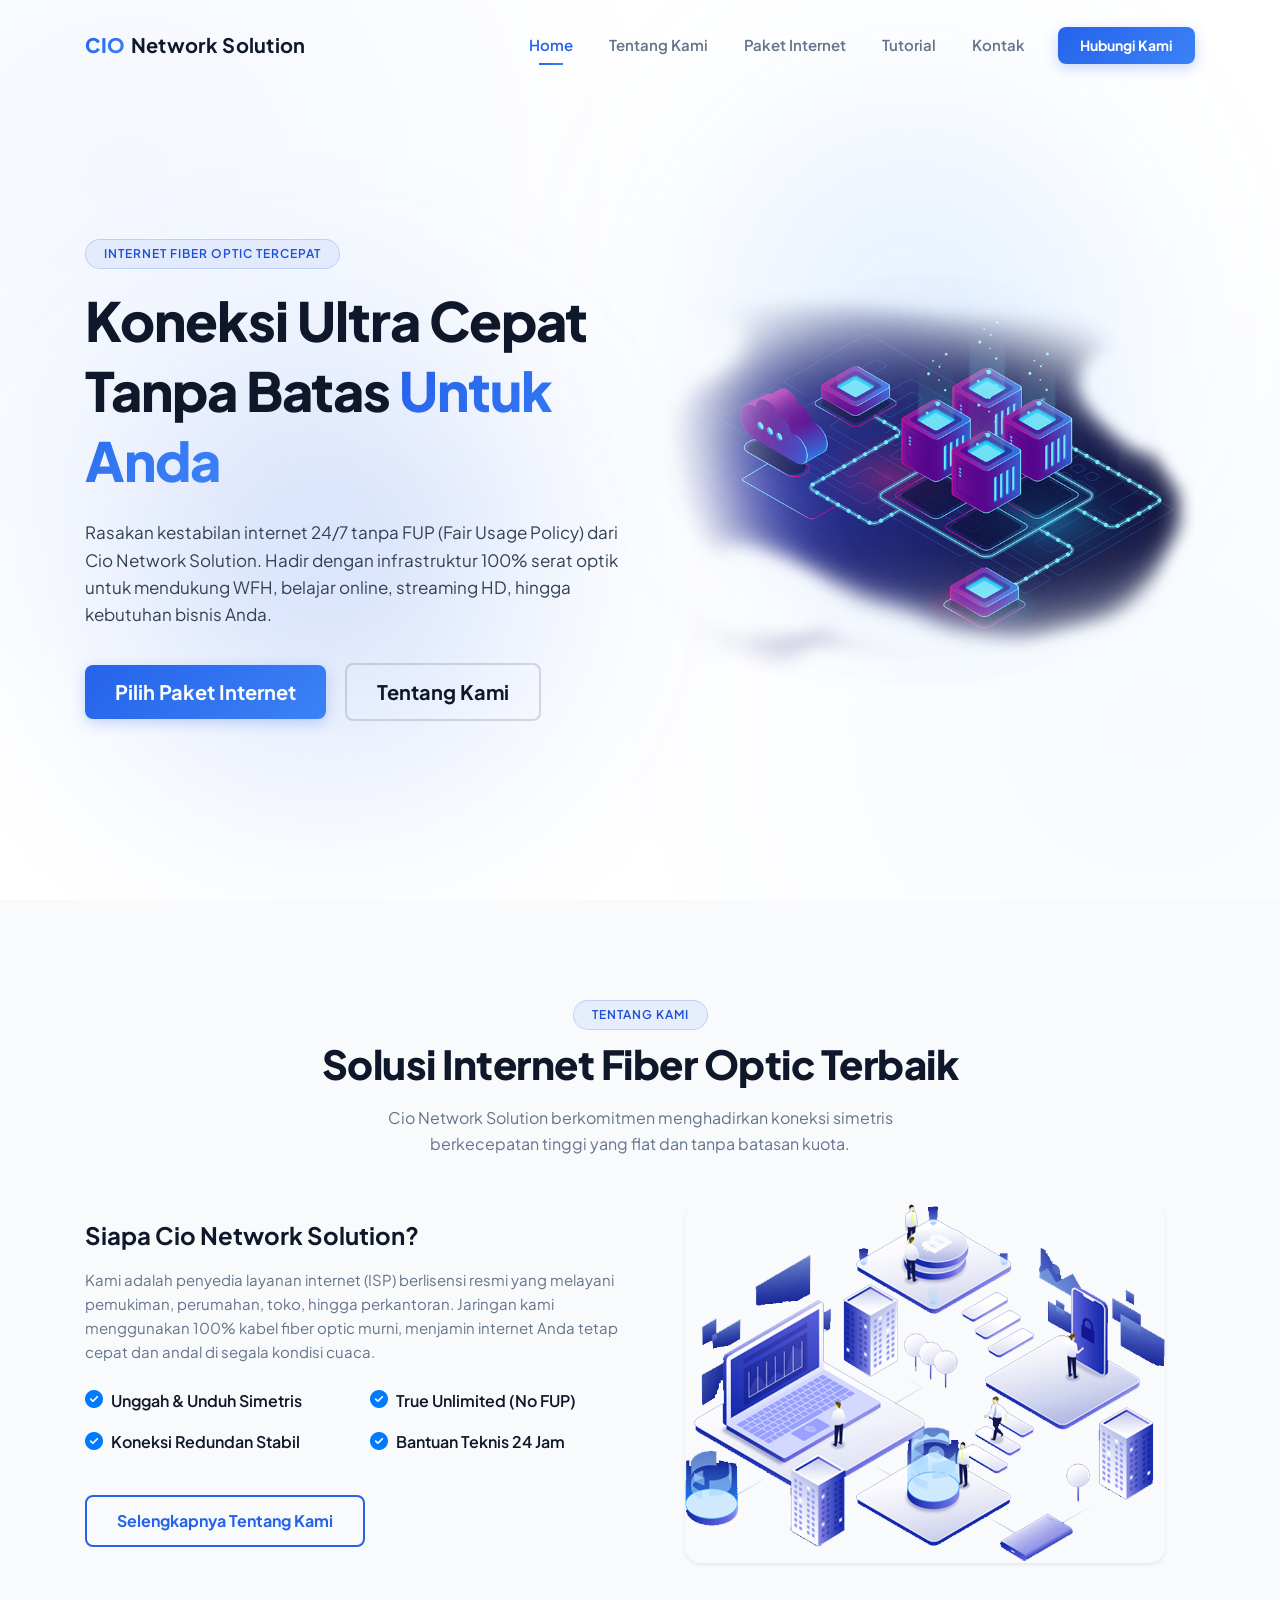
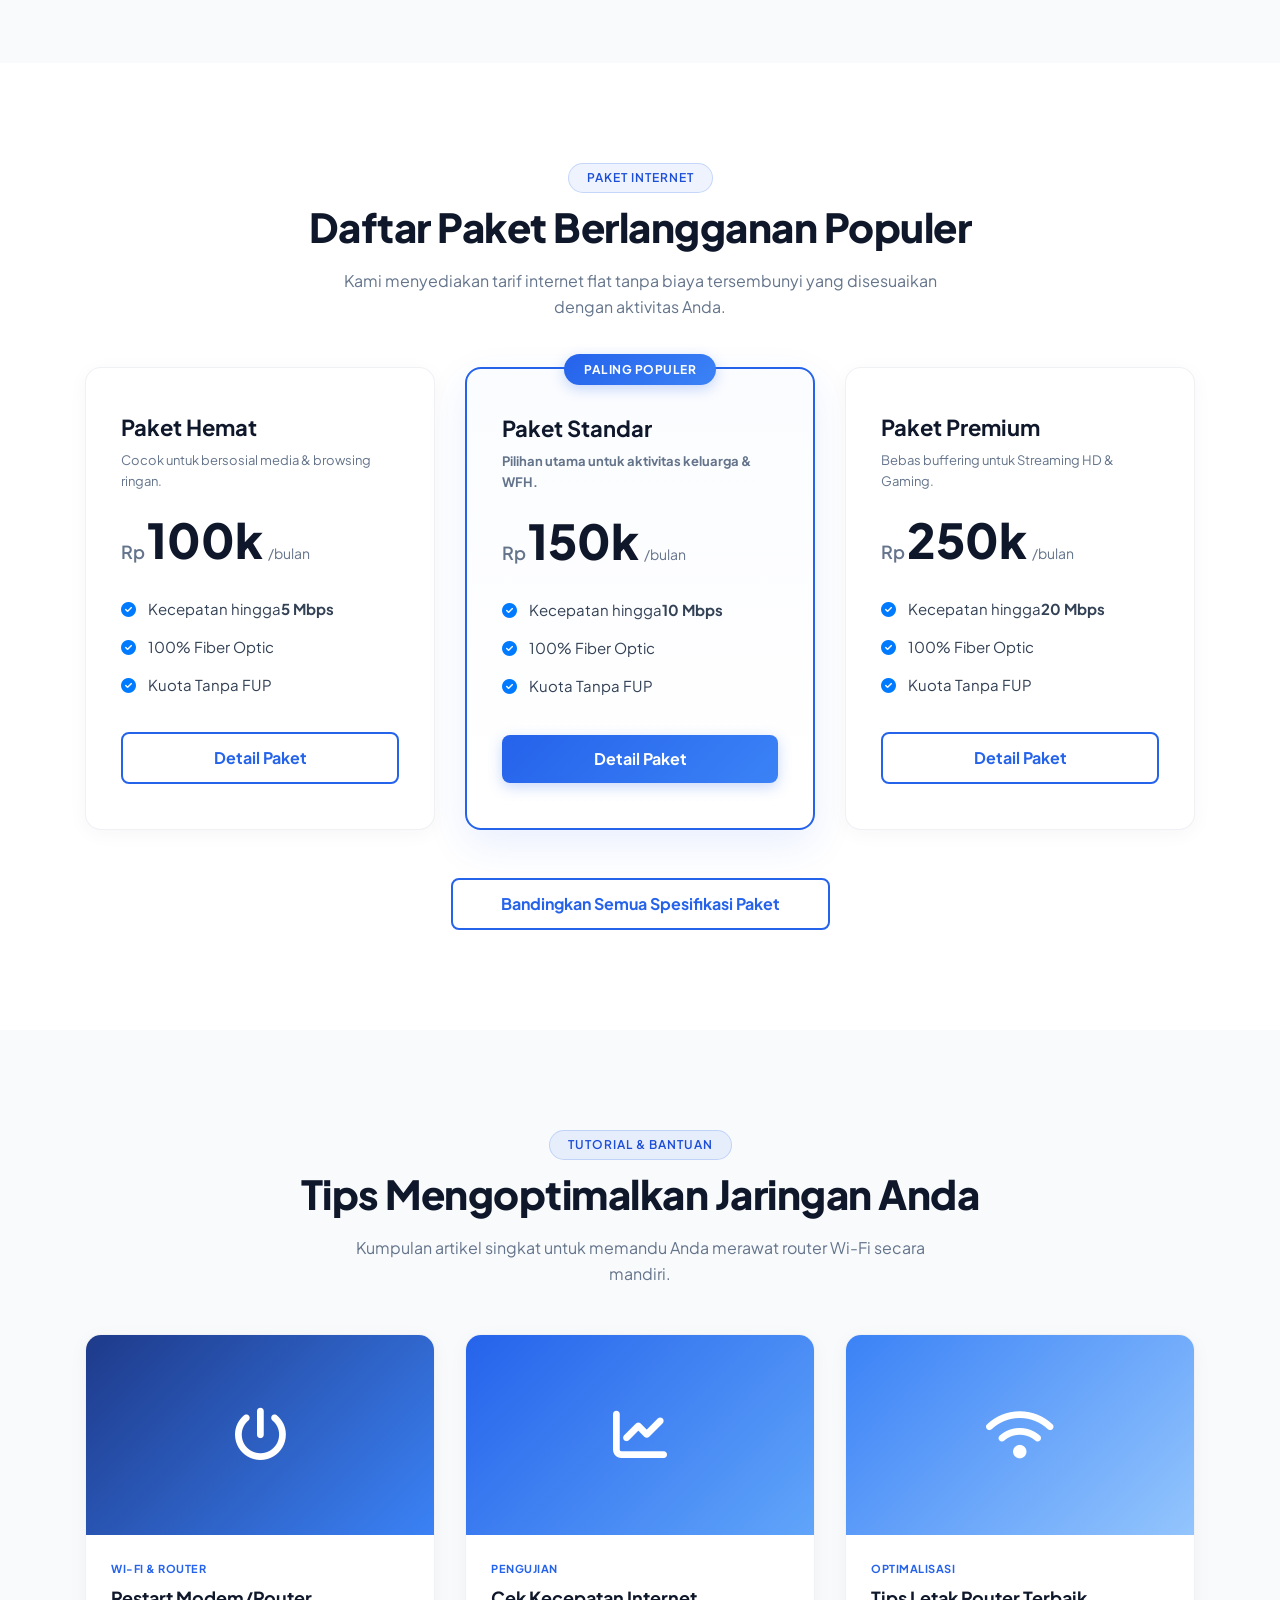
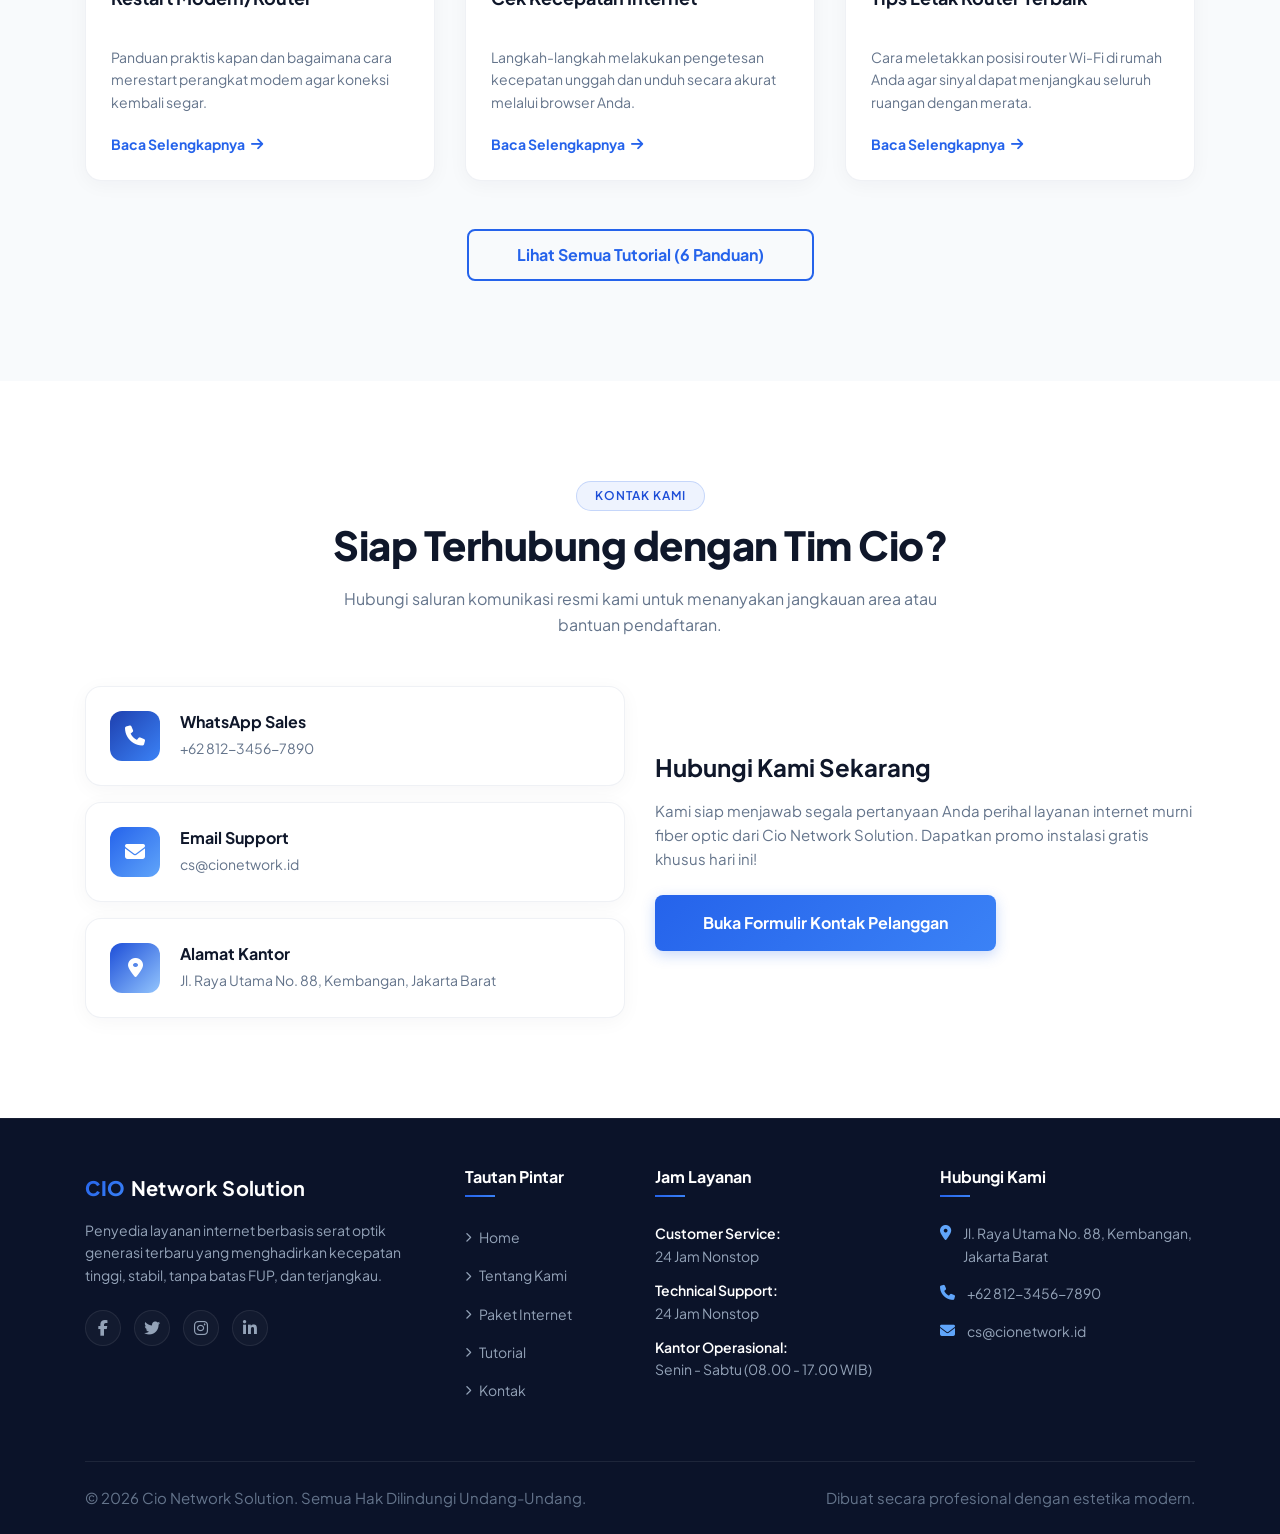
==== index.html @ 8110c76e "Push" ====
<!DOCTYPE html>
<html lang="id">

<head>
   <!-- Meta Tags -->
   <meta charset="utf-8">
   <meta http-equiv="X-UA-Compatible" content="IE=edge">
   <meta name="viewport" content="width=device-width, initial-scale=1">
   <title>Cio Network Solution - Internet Fiber Optic Ultra Cepat & Tanpa FUP</title>
   <meta name="keywords"
      content="isp, cio network solution, internet cepat, fiber optic, internet murah, internet unlimited, wifi rumah, wifi kantor">
   <meta name="description"
      content="Selamat datang di Cio Network Solution. Temukan layanan internet fiber optic cepat dan unlimited tanpa FUP untuk menunjang aktivitas Anda.">

   <!-- Bootstrap CSS -->
   <link rel="stylesheet" type="text/css" href="css/bootstrap.min.css">
   <!-- Font Awesome -->
   <link rel="stylesheet" href="https://cdnjs.cloudflare.com/ajax/libs/font-awesome/6.4.0/css/all.min.css">
   <!-- Google Fonts - Plus Jakarta Sans -->
   <link rel="preconnect" href="https://fonts.googleapis.com">
   <link rel="preconnect" href="https://fonts.gstatic.com" crossorigin>
   <link href="https://fonts.googleapis.com/css2?family=Plus+Jakarta+Sans:wght@300;400;500;600;700;800&display=swap"
      rel="stylesheet">
   <!-- Style CSS -->
   <link rel="stylesheet" type="text/css" href="css/style.css">
   <!-- Responsive CSS -->
   <link rel="stylesheet" href="css/responsive.css">
   <!-- Favicon -->
   <link rel="icon" href="images/fevicon.png" type="image/gif" />
</head>

<body>
   <!-- Modern Navbar -->
   <nav class="navbar navbar-expand-lg fixed-top modern-navbar">
      <div class="container">
         <a class="navbar-brand" href="index.html">
            <span class="logo-cio">CIO</span><span class="logo-net"> Network Solution</span>
         </a>
         <button class="navbar-toggler" type="button" data-toggle="collapse" data-target="#navbarNav"
            aria-controls="navbarNav" aria-expanded="false" aria-label="Toggle navigation">
            <span class="navbar-toggler-icon-custom">
               <span></span>
               <span></span>
               <span></span>
            </span>
         </button>
         <div class="collapse navbar-collapse" id="navbarNav">
            <ul class="navbar-nav ml-auto">
               <li class="nav-item">
                  <a class="nav-link active" href="index.html">Home</a>
               </li>
               <li class="nav-item">
                  <a class="nav-link" href="tentang-kami.html">Tentang Kami</a>
               </li>
               <li class="nav-item">
                  <a class="nav-link" href="paket-internet.html">Paket Internet</a>
               </li>
               <li class="nav-item">
                  <a class="nav-link" href="tutorial.html">Tutorial</a>
               </li>
               <li class="nav-item">
                  <a class="nav-link" href="kontak.html">Kontak</a>
               </li>
            </ul>
            <div class="nav-cta">
               <a href="kontak.html" class="btn btn-gradient-glow nav-btn">Hubungi Kami</a>
            </div>
         </div>
      </div>
   </nav>

   <!-- Home (Hero) Section -->
   <section id="home" class="hero-section">
      <div class="hero-shapes">
         <div class="shape-glow glow-1"></div>
         <div class="shape-glow glow-2"></div>
      </div>
      <div class="container">
         <div class="row align-items-center">
            <div class="col-lg-6 hero-content">
               <span class="badge badge-indigo animate-pulse mb-3">Internet Fiber Optic Tercepat</span>
               <h1 class="hero-title">Koneksi Ultra Cepat <br>Tanpa Batas <span>Untuk Anda</span></h1>
               <p class="hero-desc">Rasakan kestabilan internet 24/7 tanpa FUP (Fair Usage Policy) dari Cio Network
                  Solution. Hadir dengan infrastruktur 100% serat optik untuk mendukung WFH, belajar online, streaming
                  HD, hingga kebutuhan bisnis Anda.</p>
               <div class="hero-buttons">
                  <a href="paket-internet.html" class="btn btn-gradient-glow btn-lg mr-3">Pilih Paket Internet</a>
                  <a href="tentang-kami.html" class="btn btn-outline-light btn-lg">Tentang Kami</a>
               </div>

            </div>
            <div class="col-lg-6 hero-visual text-center mt-5 mt-lg-0">
               <div class="visual-wrapper">
                  <div class="glowing-ring"></div>
                  <img src="images/banner-img.png" alt="Cio Network Solution" class="img-fluid floating-animation">
               </div>
            </div>
         </div>
      </div>
   </section>

   <!-- 1. Tentang Kami (Ringkasan) -->
   <section class="about-section layout_padding">
      <div class="container">
         <div class="section-header text-center mb-5">
            <span class="badge badge-indigo mb-2">Tentang Kami</span>
            <h2 class="section-title">Solusi Internet Fiber Optic Terbaik</h2>
            <p class="section-subtitle mx-auto">Cio Network Solution berkomitmen menghadirkan koneksi simetris
               berkecepatan tinggi yang flat dan tanpa batasan kuota.</p>
         </div>
         <div class="row align-items-center">
            <div class="col-lg-6 mb-4 mb-lg-0">
               <h3 class="feature-title mb-3" style="font-size: 24px;">Siapa Cio Network Solution?</h3>
               <p class="mb-4">Kami adalah penyedia layanan internet (ISP) berlisensi resmi yang melayani pemukiman,
                  perumahan, toko, hingga perkantoran. Jaringan kami menggunakan 100% kabel fiber optic murni, menjamin
                  internet Anda tetap cepat dan andal di segala kondisi cuaca.</p>

               <div class="row mt-4">
                  <div class="col-sm-6 mb-3">
                     <div class="d-flex align-items-center">
                        <i class="fa-solid fa-circle-check text-primary mr-2" style="font-size: 18px;"></i>
                        <span style="font-weight: 600; color: var(--text-title);">Unggah & Unduh Simetris</span>
                     </div>
                  </div>
                  <div class="col-sm-6 mb-3">
                     <div class="d-flex align-items-center">
                        <i class="fa-solid fa-circle-check text-primary mr-2" style="font-size: 18px;"></i>
                        <span style="font-weight: 600; color: var(--text-title);">True Unlimited (No FUP)</span>
                     </div>
                  </div>
                  <div class="col-sm-6 mb-3">
                     <div class="d-flex align-items-center">
                        <i class="fa-solid fa-circle-check text-primary mr-2" style="font-size: 18px;"></i>
                        <span style="font-weight: 600; color: var(--text-title);">Koneksi Redundan Stabil</span>
                     </div>
                  </div>
                  <div class="col-sm-6 mb-3">
                     <div class="d-flex align-items-center">
                        <i class="fa-solid fa-circle-check text-primary mr-2" style="font-size: 18px;"></i>
                        <span style="font-weight: 600; color: var(--text-title);">Bantuan Teknis 24 Jam</span>
                     </div>
                  </div>
               </div>
               <div class="mt-4">
                  <a href="tentang-kami.html" class="btn btn-outline-indigo">Selengkapnya Tentang Kami</a>
               </div>
            </div>
            <div class="col-lg-6 text-center">
               <div class="visual-wrapper" style="max-width: 480px;">
                  <img src="images/hosting-img.png" alt="Infrastruktur Cio Network"
                     class="img-fluid rounded-lg shadow-sm" style="border-radius: 16px;">
               </div>
            </div>
         </div>
      </div>
   </section>

   <!-- 2. Paket Internet (Ringkasan) -->
   <section class="pricing-section layout_padding">
      <div class="container">
         <div class="section-header text-center mb-5">
            <span class="badge badge-indigo mb-2">Paket Internet</span>
            <h2 class="section-title">Daftar Paket Berlangganan Populer</h2>
            <p class="section-subtitle mx-auto">Kami menyediakan tarif internet flat tanpa biaya tersembunyi yang
               disesuaikan dengan aktivitas Anda.</p>
         </div>

         <div class="row justify-content-center align-items-stretch">
            <!-- Paket Hemat (5 Mbps) -->
            <div class="col-md-6 col-lg-4 mb-4">
               <div class="pricing-card glass-card">
                  <div class="pricing-header">
                     <h3 class="plan-name">Paket Hemat</h3>
                     <p class="plan-desc">Cocok untuk bersosial media & browsing ringan.</p>
                     <div class="price-wrapper">
                        <span class="currency">Rp</span>
                        <span class="price-value">100k</span>
                        <span class="period">/bulan</span>
                     </div>
                  </div>
                  <div class="pricing-body">
                     <ul class="plan-features">
                        <li><i class="fa-solid fa-circle-check text-primary"></i> Kecepatan hingga <b>5 Mbps</b></li>
                        <li><i class="fa-solid fa-circle-check text-primary"></i> 100% Fiber Optic</li>
                        <li><i class="fa-solid fa-circle-check text-primary"></i> Kuota Tanpa FUP</li>
                     </ul>
                  </div>
                  <div class="pricing-footer text-center">
                     <a href="paket-internet.html" class="btn btn-outline-indigo w-100">Detail Paket</a>
                  </div>
               </div>
            </div>

            <!-- Paket Standar (10 Mbps) -->
            <div class="col-md-6 col-lg-4 mb-4">
               <div class="pricing-card glass-card featured">
                  <span class="card-badge">Paling Populer</span>
                  <div class="pricing-header">
                     <h3 class="plan-name">Paket Standar</h3>
                     <p class="plan-desc font-weight-bold">Pilihan utama untuk aktivitas keluarga & WFH.</p>
                     <div class="price-wrapper">
                        <span class="currency">Rp</span>
                        <span class="price-value">150k</span>
                        <span class="period">/bulan</span>
                     </div>
                  </div>
                  <div class="pricing-body">
                     <ul class="plan-features">
                        <li><i class="fa-solid fa-circle-check text-primary"></i> Kecepatan hingga <b>10 Mbps</b></li>
                        <li><i class="fa-solid fa-circle-check text-primary"></i> 100% Fiber Optic</li>
                        <li><i class="fa-solid fa-circle-check text-primary"></i> Kuota Tanpa FUP</li>
                     </ul>
                  </div>
                  <div class="pricing-footer text-center">
                     <a href="paket-internet.html" class="btn btn-gradient-glow w-100">Detail Paket</a>
                  </div>
               </div>
            </div>

            <!-- Paket Premium (20 Mbps) -->
            <div class="col-md-6 col-lg-4 mb-4">
               <div class="pricing-card glass-card">
                  <div class="pricing-header">
                     <h3 class="plan-name">Paket Premium</h3>
                     <p class="plan-desc">Bebas buffering untuk Streaming HD & Gaming.</p>
                     <div class="price-wrapper">
                        <span class="currency">Rp</span>
                        <span class="price-value">250k</span>
                        <span class="period">/bulan</span>
                     </div>
                  </div>
                  <div class="pricing-body">
                     <ul class="plan-features">
                        <li><i class="fa-solid fa-circle-check text-primary"></i> Kecepatan hingga <b>20 Mbps</b></li>
                        <li><i class="fa-solid fa-circle-check text-primary"></i> 100% Fiber Optic</li>
                        <li><i class="fa-solid fa-circle-check text-primary"></i> Kuota Tanpa FUP</li>
                     </ul>
                  </div>
                  <div class="pricing-footer text-center">
                     <a href="paket-internet.html" class="btn btn-outline-indigo w-100">Detail Paket</a>
                  </div>
               </div>
            </div>
         </div>

         <div class="text-center mt-4">
            <a href="paket-internet.html" class="btn btn-outline-indigo px-5">Bandingkan Semua Spesifikasi Paket</a>
         </div>
      </div>
   </section>

   <!-- 3. List Tutorial (Ringkasan) -->
   <section class="about-section layout_padding">
      <div class="container">
         <div class="section-header text-center mb-5">
            <span class="badge badge-indigo mb-2">Tutorial & Bantuan</span>
            <h2 class="section-title">Tips Mengoptimalkan Jaringan Anda</h2>
            <p class="section-subtitle mx-auto">Kumpulan artikel singkat untuk memandu Anda merawat router Wi-Fi secara
               mandiri.</p>
         </div>
         <div class="row">
            <!-- Tutorial Card 1 -->
            <div class="col-md-4 mb-4 d-flex">
               <div class="tutorial-card glass-card flex-fill">
                  <div class="tutorial-image bg-gradient-blue-purple">
                     <i class="fa-solid fa-power-off"></i>
                  </div>
                  <div class="tutorial-content">
                     <span class="tutorial-category">Wi-Fi & Router</span>
                     <h3 class="tutorial-title">Restart Modem/Router</h3>
                     <p class="tutorial-text">Panduan praktis kapan dan bagaimana cara merestart perangkat modem agar
                        koneksi kembali segar.</p>
                     <a href="tutorial.html" class="tutorial-link">Baca Selengkapnya <i
                           class="fa-solid fa-arrow-right"></i></a>
                  </div>
               </div>
            </div>

            <!-- Tutorial Card 2 -->
            <div class="col-md-4 mb-4 d-flex">
               <div class="tutorial-card glass-card flex-fill">
                  <div class="tutorial-image bg-gradient-purple-pink">
                     <i class="fa-solid fa-chart-line"></i>
                  </div>
                  <div class="tutorial-content">
                     <span class="tutorial-category">Pengujian</span>
                     <h3 class="tutorial-title">Cek Kecepatan Internet</h3>
                     <p class="tutorial-text">Langkah-langkah melakukan pengetesan kecepatan unggah dan unduh secara
                        akurat melalui browser Anda.</p>
                     <a href="tutorial.html" class="tutorial-link">Baca Selengkapnya <i
                           class="fa-solid fa-arrow-right"></i></a>
                  </div>
               </div>
            </div>

            <!-- Tutorial Card 3 -->
            <div class="col-md-4 mb-4 d-flex">
               <div class="tutorial-card glass-card flex-fill">
                  <div class="tutorial-image bg-gradient-pink-orange">
                     <i class="fa-solid fa-wifi"></i>
                  </div>
                  <div class="tutorial-content">
                     <span class="tutorial-category">Optimalisasi</span>
                     <h3 class="tutorial-title">Tips Letak Router Terbaik</h3>
                     <p class="tutorial-text">Cara meletakkan posisi router Wi-Fi di rumah Anda agar sinyal dapat
                        menjangkau seluruh ruangan dengan merata.</p>
                     <a href="tutorial.html" class="tutorial-link">Baca Selengkapnya <i
                           class="fa-solid fa-arrow-right"></i></a>
                  </div>
               </div>
            </div>
         </div>

         <div class="text-center mt-4">
            <a href="tutorial.html" class="btn btn-outline-indigo px-5">Lihat Semua Tutorial (6 Panduan)</a>
         </div>
      </div>
   </section>

   <!-- 4. Kontak & Peta (Ringkasan) -->
   <section class="pricing-section layout_padding">
      <div class="container">
         <div class="section-header text-center mb-5">
            <span class="badge badge-indigo mb-2">Kontak Kami</span>
            <h2 class="section-title">Siap Terhubung dengan Tim Cio?</h2>
            <p class="section-subtitle mx-auto">Hubungi saluran komunikasi resmi kami untuk menanyakan jangkauan area
               atau bantuan pendaftaran.</p>
         </div>

         <div class="row align-items-center">
            <div class="col-lg-6 mb-4 mb-lg-0">
               <div class="info-box glass-card mb-3">
                  <div class="info-icon bg-gradient-blue">
                     <i class="fa-solid fa-phone"></i>
                  </div>
                  <div class="info-text">
                     <h4>WhatsApp Sales</h4>
                     <p><a href="https://wa.me/6281234567890" target="_blank">+62 812-3456-7890</a></p>
                  </div>
               </div>
               <div class="info-box glass-card mb-3">
                  <div class="info-icon bg-gradient-purple">
                     <i class="fa-solid fa-envelope"></i>
                  </div>
                  <div class="info-text">
                     <h4>Email Support</h4>
                     <p><a href="mailto:cs@cionetwork.id">cs@cionetwork.id</a></p>
                  </div>
               </div>
               <div class="info-box glass-card">
                  <div class="info-icon bg-gradient-pink">
                     <i class="fa-solid fa-location-dot"></i>
                  </div>
                  <div class="info-text">
                     <h4>Alamat Kantor</h4>
                     <p>Jl. Raya Utama No. 88, Kembangan, Jakarta Barat</p>
                  </div>
               </div>
            </div>
            <div class="col-lg-6 text-center text-lg-left">
               <h3 class="feature-title mb-3" style="font-size: 24px;">Hubungi Kami Sekarang</h3>
               <p class="mb-4">Kami siap menjawab segala pertanyaan Anda perihal layanan internet murni fiber optic dari
                  Cio Network Solution. Dapatkan promo instalasi gratis khusus hari ini!</p>
               <a href="kontak.html" class="btn btn-gradient-glow px-5 py-3">Buka Formulir Kontak Pelanggan</a>
            </div>
         </div>
      </div>
   </section>

   <!-- Footer Section -->
   <footer class="footer-section">
      <div class="container">
         <div class="row py-5">
            <div class="col-lg-4 mb-4 mb-lg-0">
               <h3 class="footer-brand"><span class="logo-cio">CIO</span><span class="logo-net"> Network Solution</span></h3>
               <p class="footer-desc mt-3">Penyedia layanan internet berbasis serat optik generasi terbaru yang
                  menghadirkan kecepatan tinggi, stabil, tanpa batas FUP, dan terjangkau.</p>
               <div class="footer-social mt-4">
                  <a href="#"><i class="fa-brands fa-facebook-f"></i></a>
                  <a href="#"><i class="fa-brands fa-twitter"></i></a>
                  <a href="#"><i class="fa-brands fa-instagram"></i></a>
                  <a href="#"><i class="fa-brands fa-linkedin-in"></i></a>
               </div>
            </div>
            <div class="col-lg-2 col-md-4 mb-4 mb-md-0">
               <h4 class="footer-title">Tautan Pintar</h4>
               <ul class="footer-links">
                  <li><a href="index.html"><i class="fa-solid fa-chevron-right"></i> Home</a></li>
                  <li><a href="tentang-kami.html"><i class="fa-solid fa-chevron-right"></i> Tentang Kami</a></li>
                  <li><a href="paket-internet.html"><i class="fa-solid fa-chevron-right"></i> Paket Internet</a></li>
                  <li><a href="tutorial.html"><i class="fa-solid fa-chevron-right"></i> Tutorial</a></li>
                  <li><a href="kontak.html"><i class="fa-solid fa-chevron-right"></i> Kontak</a></li>
               </ul>
            </div>
            <div class="col-lg-3 col-md-4 mb-4 mb-md-0">
               <h4 class="footer-title">Jam Layanan</h4>
               <ul class="footer-hours">
                  <li><span>Customer Service:</span> 24 Jam Nonstop</li>
                  <li><span>Technical Support:</span> 24 Jam Nonstop</li>
                  <li><span>Kantor Operasional:</span> Senin - Sabtu (08.00 - 17.00 WIB)</li>
               </ul>
            </div>
            <div class="col-lg-3 col-md-4">
               <h4 class="footer-title">Hubungi Kami</h4>
               <ul class="footer-contact">
                  <li><i class="fa-solid fa-location-dot"></i> Jl. Raya Utama No. 88, Kembangan, Jakarta Barat</li>
                  <li><i class="fa-solid fa-phone"></i> +62 812-3456-7890</li>
                  <li><i class="fa-solid fa-envelope"></i> cs@cionetwork.id</li>
               </ul>
            </div>
         </div>

         <hr class="footer-divider">

         <div class="row py-4 align-items-center">
            <div class="col-md-6 text-center text-md-left">
               <p class="copyright-text mb-0">&copy; 2026 Cio Network Solution. Semua Hak Dilindungi Undang-Undang.</p>
            </div>
            <div class="col-md-6 text-center text-md-right mt-3 mt-md-0">
               <p class="theme-author mb-0">Dibuat secara profesional dengan estetika modern.</p>
            </div>
         </div>
      </div>
   </footer>

   <!-- Back to Top Button -->
   <div id="back-to-top" class="back-to-top-btn">
      <i class="fa-solid fa-arrow-up"></i>
   </div>

   <!-- Javascript files-->
   <script src="js/jquery.min.js"></script>
   <script src="js/popper.min.js"></script>
   <script src="js/bootstrap.bundle.min.js"></script>
   <script src="js/jquery-3.0.0.min.js"></script>
   <script src="js/jquery.validate.js"></script>

   <!-- Navbar state & back to top actions -->
   <script>
      $(document).ready(function () {
         $(window).on('scroll', function () {
            if ($(window).scrollTop() > 50) {
               $('.modern-navbar').addClass('navbar-scrolled');
            } else {
               $('.modern-navbar').removeClass('navbar-scrolled');
            }

            // Back to top button visibility
            if ($(window).scrollTop() > 300) {
               $('#back-to-top').addClass('visible');
            } else {
               $('#back-to-top').removeClass('visible');
            }
         });

         // Back to top click action
         $('#back-to-top').on('click', function () {
            $('html, body').animate({
               scrollTop: 0
            }, 800);
         });

         // Mobile nav toggle customization
         $('.navbar-toggler').on('click', function () {
            $(this).toggleClass('open');
         });
      });
   </script>
</body>

</html>
---- css/style.css ----
/*--------------------------------------------------------------------- 
File Name: style.css 
---------------------------------------------------------------------*/

@import url('https://fonts.googleapis.com/css2?family=Plus+Jakarta+Sans:wght@300;400;500;600;700;800&display=swap');

:root {
   --bg-primary: #ffffff;
   --bg-secondary: #f8fafc;
   --bg-card: #ffffff;
   --bg-card-hover: #ffffff;
   --border-card: rgba(148, 163, 184, 0.15);
   --border-card-hover: rgba(37, 99, 235, 0.25);
   --accent-blue: #2563eb;
   --accent-purple: #3b82f6;
   --accent-pink: #60a5fa;
   --accent-orange: #0284c7;
   --accent-green: #10b981;
   
   --gradient-primary: linear-gradient(135deg, #2563eb 0%, #3b82f6 100%);
   --gradient-secondary: linear-gradient(135deg, #1d4ed8 0%, #2563eb 100%);
   --gradient-accent: linear-gradient(135deg, #3b82f6 0%, #60a5fa 100%);
   --gradient-dark: linear-gradient(180deg, #ffffff 0%, #f8fafc 100%);
   
   --text-title: #0f172a;
   --text-main: #334155;
   --text-muted: #64748b;
   --text-white: #ffffff;
   
   --shadow-card: 0 4px 20px rgba(15, 23, 42, 0.04);
   --shadow-card-hover: 0 10px 30px rgba(37, 99, 235, 0.08);
   --shadow-glow-blue: 0 4px 14px rgba(37, 99, 235, 0.25);
   --shadow-glow-purple: 0 4px 14px rgba(59, 130, 246, 0.25);
   
   --transition-smooth: all 0.4s cubic-bezier(0.16, 1, 0.3, 1);
}

/* Skeleton & Base */
* {
   box-sizing: border-box !important;
   margin: 0;
   padding: 0;
   transition: ease all 0.3s;
}

html {
   scroll-behavior: smooth;
   overflow-x: hidden;
}

body {
   background-color: var(--bg-primary);
   color: var(--text-main);
   font-family: 'Plus Jakarta Sans', sans-serif;
   line-height: 1.6;
   font-weight: 400;
   overflow-x: hidden;
}

a {
   color: var(--accent-blue);
   text-decoration: none !important;
   outline: none !important;
   transition: var(--transition-smooth);
}
a:hover {
   color: var(--accent-orange);
}

h1, h2, h3, h4, h5, h6 {
   color: var(--text-title);
   font-weight: 700;
   line-height: 1.3;
   position: relative;
   margin: 0;
}

p {
   font-weight: 400;
   font-size: 15px;
   color: var(--text-muted);
}

img {
   max-width: 100%;
   height: auto;
}

button:focus {
   outline: none;
}

ul, li, ol {
   list-style: none;
   margin: 0;
   padding: 0;
}

.layout_padding {
   padding-top: 100px;
   padding-bottom: 100px;
}

/* Section Alternate backgrounds */
section:nth-of-type(even), 
section.about-section,
section.contact-section {
   background-color: var(--bg-secondary);
}

/* Badges */
.badge-indigo {
   background: rgba(37, 99, 235, 0.08);
   color: #1d4ed8;
   border: 1px solid rgba(37, 99, 235, 0.2);
   padding: 8px 18px;
   font-size: 12px;
   font-weight: 600;
   border-radius: 50px;
   display: inline-block;
   text-transform: uppercase;
   letter-spacing: 1px;
}

/* Buttons */
.btn {
   font-weight: 700;
   padding: 12px 30px;
   border-radius: 8px;
   transition: var(--transition-smooth);
   position: relative;
   overflow: hidden;
   border: none;
   cursor: pointer;
}

.btn-gradient-glow {
   background: var(--gradient-primary);
   color: var(--text-white) !important;
   box-shadow: var(--shadow-glow-blue);
   z-index: 1;
}
.btn-gradient-glow::before {
   content: '';
   position: absolute;
   top: 0;
   left: 0;
   width: 100%;
   height: 100%;
   background: linear-gradient(135deg, #1d4ed8 0%, #2563eb 100%);
   opacity: 0;
   transition: var(--transition-smooth);
   z-index: -1;
}
.btn-gradient-glow:hover::before {
   opacity: 1;
}
.btn-gradient-glow:hover {
   box-shadow: var(--shadow-glow-purple);
   transform: translateY(-2px);
}

.btn-outline-light {
   border: 2px solid rgba(15, 23, 42, 0.15) !important;
   color: var(--text-title) !important;
   background: transparent;
}
.btn-outline-light:hover {
   background: rgba(15, 23, 42, 0.04);
   border-color: var(--text-title) !important;
   transform: translateY(-2px);
}

.btn-outline-indigo {
   border: 2px solid var(--accent-blue) !important;
   color: var(--accent-blue) !important;
   background: transparent;
}
.btn-outline-indigo:hover {
   background: var(--gradient-primary);
   color: var(--text-white) !important;
   border-color: transparent !important;
   box-shadow: var(--shadow-glow-blue);
   transform: translateY(-2px);
}

/* Elegant Cards */
.glass-card {
   background: var(--bg-card);
   border: 1px solid var(--border-card);
   border-radius: 16px;
   box-shadow: var(--shadow-card);
   transition: var(--transition-smooth);
}
.glass-card:hover {
   background: var(--bg-card-hover);
   border-color: var(--border-card-hover);
   box-shadow: var(--shadow-card-hover);
   transform: translateY(-6px);
}

/* Modern Navbar */
.modern-navbar {
   background: transparent;
   padding: 24px 0;
   transition: var(--transition-smooth);
   z-index: 1000;
}
.navbar-scrolled {
   background: rgba(255, 255, 255, 0.85) !important;
   backdrop-filter: blur(16px);
   -webkit-backdrop-filter: blur(16px);
   border-bottom: 1px solid rgba(15, 23, 42, 0.05);
   padding: 12px 0;
   box-shadow: 0 10px 30px rgba(15, 23, 42, 0.04);
}

.logo-cio {
   font-weight: 800;
   font-size: 20px;
   letter-spacing: 0.5px;
   background: var(--gradient-primary);
   -webkit-background-clip: text;
   -webkit-text-fill-color: transparent;
}
.logo-net {
   font-weight: 700;
   font-size: 20px;
   letter-spacing: 0.3px;
   color: var(--text-title);
   margin-left: 1px;
}

/* Logo Image */
.navbar-logo {
   height: 42px;
   width: auto;
   object-fit: contain;
   display: block;
   /* Jika logo.png berwarna putih, tampilkan dengan filter warna gelap */
   filter: brightness(0) saturate(100%) invert(22%) sepia(98%) saturate(1200%) hue-rotate(210deg) brightness(95%) contrast(98%);
   transition: opacity 0.3s ease;
}
.navbar-logo:hover {
   opacity: 0.85;
}

/* Jika sudah scroll, logo tetap terlihat */
.navbar-scrolled .navbar-logo {
   filter: brightness(0) saturate(100%) invert(22%) sepia(98%) saturate(1200%) hue-rotate(210deg) brightness(95%) contrast(98%);
}

@media (max-width: 991px) {
   .navbar-logo {
      height: 36px;
   }
}

.modern-navbar .navbar-nav .nav-link {
   color: var(--text-muted);
   font-size: 15px;
   font-weight: 600;
   padding: 8px 18px !important;
   position: relative;
   transition: var(--transition-smooth);
   text-transform: capitalize;
}
.modern-navbar .navbar-nav .nav-link:hover,
.modern-navbar .navbar-nav .nav-link.active {
   color: var(--accent-blue);
}
.modern-navbar .navbar-nav .nav-link::after {
   content: '';
   position: absolute;
   bottom: 0;
   left: 50%;
   width: 0;
   height: 2px;
   background: var(--gradient-primary);
   transition: var(--transition-smooth);
   transform: translateX(-50%);
}
.modern-navbar .navbar-nav .nav-link:hover::after,
.modern-navbar .navbar-nav .nav-link.active::after {
   width: 24px;
}

.nav-cta {
   margin-left: 15px;
}
.nav-btn {
   padding: 8px 22px !important;
   font-size: 14px;
}

/* Hamburger Toggler */
.navbar-toggler {
   border: none;
   padding: 10px;
   outline: none !important;
   background: transparent !important;
}
.navbar-toggler-icon-custom {
   display: block;
   width: 24px;
   height: 18px;
   position: relative;
}
.navbar-toggler-icon-custom span {
   display: block;
   position: absolute;
   height: 2px;
   width: 100%;
   background: var(--text-title);
   border-radius: 9px;
   opacity: 1;
   left: 0;
   transform: rotate(0deg);
   transition: .25s ease-in-out;
}
.navbar-toggler-icon-custom span:nth-child(1) { top: 0px; }
.navbar-toggler-icon-custom span:nth-child(2) { top: 8px; }
.navbar-toggler-icon-custom span:nth-child(3) { top: 16px; }

.navbar-toggler.open span:nth-child(1) {
   top: 8px;
   transform: rotate(135deg);
}
.navbar-toggler.open span:nth-child(2) {
   opacity: 0;
   left: -60px;
}
.navbar-toggler.open span:nth-child(3) {
   top: 8px;
   transform: rotate(-135deg);
}

/* Hero Section */
.hero-section {
   min-height: 100vh;
   padding: 160px 0 100px 0;
   position: relative;
   display: flex;
   align-items: center;
   background: radial-gradient(circle at 10% 20%, rgba(37, 99, 235, 0.05) 0%, transparent 40%),
               radial-gradient(circle at 90% 80%, rgba(96, 165, 250, 0.05) 0%, transparent 40%);
}
.hero-shapes {
   position: absolute;
   top: 0;
   left: 0;
   width: 100%;
   height: 100%;
   overflow: hidden;
   z-index: 1;
   pointer-events: none;
}
.shape-glow {
   position: absolute;
   border-radius: 50%;
   filter: blur(120px);
   opacity: 0.2;
}
.glow-1 {
   top: 15%;
   right: 15%;
   width: 350px;
   height: 350px;
   background: var(--accent-pink);
}
.glow-2 {
   bottom: 15%;
   left: 10%;
   width: 400px;
   height: 400px;
   background: var(--accent-blue);
}

.hero-content {
   position: relative;
   z-index: 2;
}
.hero-title {
   font-size: 54px;
   font-weight: 800;
   margin-bottom: 24px;
   letter-spacing: -1px;
   color: var(--text-title);
}
.hero-title span {
   background: var(--gradient-primary);
   -webkit-background-clip: text;
   -webkit-text-fill-color: transparent;
}
.hero-desc {
   font-size: 17px;
   color: var(--text-main);
   margin-bottom: 35px;
   max-width: 540px;
}

.hero-stats .stat-number {
   font-size: 32px;
   font-weight: 800;
   background: var(--gradient-primary);
   -webkit-background-clip: text;
   -webkit-text-fill-color: transparent;
   margin-bottom: 5px;
}
.hero-stats .stat-label {
   font-size: 13px;
   color: var(--text-muted);
   text-transform: uppercase;
   letter-spacing: 0.5px;
   margin-bottom: 0;
}

.hero-visual {
   position: relative;
   z-index: 2;
}
.visual-wrapper {
   position: relative;
   display: inline-block;
}
.glowing-ring {
   position: absolute;
   top: 50%;
   left: 50%;
   transform: translate(-50%, -50%);
   width: 105%;
   height: 105%;
   border-radius: 50%;
   background: radial-gradient(circle, rgba(37, 99, 235, 0.08) 0%, transparent 70%);
   z-index: -1;
}

/* Floating Animation */
.floating-animation {
   animation: float 6s ease-in-out infinite;
}
@keyframes float {
   0% { transform: translateY(0px); }
   50% { transform: translateY(-15px); }
   100% { transform: translateY(0px); }
}

/* Animate Pulse */
.animate-pulse {
   animation: pulse 2s cubic-bezier(0.4, 0, 0.6, 1) infinite;
}
@keyframes pulse {
   0%, 100% { opacity: 1; }
   50% { opacity: .6; }
}

/* Section Header */
.section-header {
   position: relative;
   z-index: 2;
}
.section-title {
   font-size: 40px;
   font-weight: 800;
   letter-spacing: -0.5px;
   color: var(--text-title);
}
.section-subtitle {
   font-size: 16px;
   color: var(--text-muted);
   max-width: 600px;
   margin-top: 15px;
}

/* Tentang Kami (Features) */
.feature-card {
   padding: 40px 30px;
   height: 100%;
   display: flex;
   flex-direction: column;
   align-items: flex-start;
}
.feature-icon {
   width: 60px;
   height: 60px;
   border-radius: 14px;
   display: flex;
   align-items: center;
   justify-content: center;
   font-size: 24px;
   color: var(--text-white);
   margin-bottom: 25px;
}
.bg-gradient-blue { background: linear-gradient(135deg, #1e40af, #3b82f6); }
.bg-gradient-purple { background: linear-gradient(135deg, #2563eb, #60a5fa); }
.bg-gradient-pink { background: linear-gradient(135deg, #1d4ed8, #93c5fd); }
.bg-gradient-orange { background: linear-gradient(135deg, #0f172a, #3b82f6); }

.feature-title {
   font-size: 20px;
   font-weight: 700;
   margin-bottom: 12px;
   color: var(--text-title);
}
.feature-desc {
   font-size: 14px;
   color: var(--text-muted);
   margin-bottom: 0;
   line-height: 1.6;
}

/* Paket Internet (Pricing Cards) */
.pricing-card {
   padding: 45px 35px;
   height: 100%;
   display: flex;
   flex-direction: column;
   position: relative;
}
.pricing-card.featured {
   border: 2px solid var(--accent-blue);
   background: linear-gradient(180deg, rgba(37, 99, 235, 0.02) 0%, #ffffff 100%);
   box-shadow: 0 15px 40px rgba(37, 99, 235, 0.1);
}
.card-badge {
   position: absolute;
   top: -15px;
   left: 50%;
   transform: translateX(-50%);
   background: var(--gradient-primary);
   color: var(--text-white);
   padding: 6px 20px;
   font-size: 12px;
   font-weight: 700;
   border-radius: 50px;
   text-transform: uppercase;
   letter-spacing: 0.5px;
   box-shadow: var(--shadow-glow-blue);
}

.plan-name {
   font-size: 22px;
   font-weight: 700;
   margin-bottom: 8px;
   color: var(--text-title);
}
.plan-desc {
   font-size: 13px;
   color: var(--text-muted);
   margin-bottom: 25px;
   min-height: 40px;
}

.price-wrapper {
   display: flex;
   align-items: baseline;
   margin-bottom: 30px;
}
.currency {
   font-size: 18px;
   font-weight: 600;
   color: var(--text-muted);
   margin-right: 2px;
}
.price-value {
   font-size: 48px;
   font-weight: 800;
   color: var(--text-title);
   line-height: 1;
}
.period {
   font-size: 14px;
   color: var(--text-muted);
   margin-left: 5px;
}

.pricing-body {
   flex-grow: 1;
}
.plan-features {
   list-style: none;
   margin-bottom: 35px;
}
.plan-features li {
   font-size: 15px;
   color: var(--text-main);
   margin-bottom: 14px;
   display: flex;
   align-items: center;
}
.plan-features li i {
   color: var(--accent-blue);
   margin-right: 12px;
   font-size: 15px;
}

/* Tutorial Section */
.tutorial-card {
   overflow: hidden;
   display: flex;
   flex-direction: column;
   border-radius: 16px;
   height: 100%;
}
.tutorial-image {
   height: 200px;
   display: flex;
   align-items: center;
   justify-content: center;
   font-size: 54px;
   color: var(--text-white);
}
.bg-gradient-blue-purple { background: linear-gradient(135deg, #1e3a8a, #3b82f6); }
.bg-gradient-purple-pink { background: linear-gradient(135deg, #2563eb, #60a5fa); }
.bg-gradient-pink-orange { background: linear-gradient(135deg, #3b82f6, #93c5fd); }

.tutorial-content {
   padding: 25px;
   display: flex;
   flex-direction: column;
   flex-grow: 1;
}
.tutorial-category {
   font-size: 11px;
   font-weight: 700;
   text-transform: uppercase;
   letter-spacing: 0.5px;
   color: var(--accent-blue);
   margin-bottom: 8px;
}
.tutorial-title {
   font-size: 18px;
   font-weight: 700;
   margin-bottom: 12px;
   color: var(--text-title);
   min-height: 48px;
}
.tutorial-text {
   font-size: 14px;
   color: var(--text-muted);
   margin-bottom: 20px;
   flex-grow: 1;
}
.tutorial-link {
   font-size: 14px;
   font-weight: 700;
   display: inline-flex;
   align-items: center;
   color: var(--accent-blue);
}
.tutorial-link i {
   margin-left: 6px;
   transition: var(--transition-smooth);
}
.tutorial-link:hover i {
   transform: translateX(4px);
}

/* Kontak Section */
.contact-info-wrapper {
   position: relative;
   z-index: 2;
}
.info-box {
   padding: 24px;
   display: flex;
   align-items: center;
}
.info-icon {
   width: 50px;
   height: 50px;
   border-radius: 12px;
   display: flex;
   align-items: center;
   justify-content: center;
   font-size: 20px;
   color: var(--text-white);
   margin-right: 20px;
   flex-shrink: 0;
}
.info-text h4 {
   font-size: 16px;
   font-weight: 700;
   margin-bottom: 4px;
   color: var(--text-title);
}
.info-text p {
   margin: 0;
   font-size: 14px;
   color: var(--text-muted);
}
.info-text a {
   color: var(--text-muted);
}
.info-text a:hover {
   color: var(--accent-blue);
}

.contact-form-wrapper {
   padding: 40px;
   position: relative;
   z-index: 2;
}

.form-group label {
   color: var(--text-muted);
   font-size: 14px;
   font-weight: 600;
   margin-bottom: 8px;
   display: inline-block;
}

.form-control-custom {
   width: 100%;
   background: #ffffff;
   border: 1px solid rgba(15, 23, 42, 0.12);
   border-radius: 8px;
   padding: 12px 16px;
   color: var(--text-title);
   font-family: inherit;
   font-size: 15px;
   transition: var(--transition-smooth);
   outline: none;
}
.form-control-custom:focus {
   border-color: var(--accent-blue);
   background: #ffffff;
   box-shadow: 0 0 12px rgba(37, 99, 235, 0.15);
}
.text-area-custom {
   min-height: 120px;
   resize: vertical;
}

.checkbox-container {
   display: block;
   position: relative;
   padding-left: 28px;
   margin-bottom: 12px;
   cursor: pointer;
   font-size: 13px;
   color: var(--text-muted);
   user-select: none;
   line-height: 1.4;
}
.checkbox-container input {
   position: absolute;
   opacity: 0;
   cursor: pointer;
   height: 0;
   width: 0;
}
.checkmark {
   position: absolute;
   top: 2px;
   left: 0;
   height: 18px;
   width: 18px;
   background-color: #ffffff;
   border: 1px solid rgba(15, 23, 42, 0.15);
   border-radius: 4px;
   transition: var(--transition-smooth);
}
.checkbox-container:hover input ~ .checkmark {
   background-color: rgba(15, 23, 42, 0.04);
}
.checkbox-container input:checked ~ .checkmark {
   background-color: var(--accent-blue);
   border-color: transparent;
}
.checkmark:after {
   content: "";
   position: absolute;
   display: none;
}
.checkbox-container input:checked ~ .checkmark:after {
   display: block;
}
.checkbox-container .checkmark:after {
   left: 6px;
   top: 2px;
   width: 5px;
   height: 10px;
   border: solid white;
   border-width: 0 2px 2px 0;
   transform: rotate(45deg);
}

/* Errors on Validation */
div.help-block {
   color: #ef4444;
   font-size: 12px;
   margin-top: 5px;
   font-weight: 500;
}

/* Premium Dark Navy Footer for contrast and anchoring */
.footer-section {
   background: #0b1329;
   border-top: 1px solid rgba(255, 255, 255, 0.05);
   position: relative;
   z-index: 2;
}
.footer-brand .logo-net {
   color: var(--text-white);
}
.footer-desc {
   font-size: 14px;
   color: #94a3b8;
   line-height: 1.6;
}
.footer-social a {
   display: inline-flex;
   width: 36px;
   height: 36px;
   background: rgba(255, 255, 255, 0.03);
   border: 1px solid rgba(255, 255, 255, 0.08);
   border-radius: 50%;
   align-items: center;
   justify-content: center;
   color: #94a3b8;
   margin-right: 10px;
   transition: var(--transition-smooth);
}
.footer-social a:hover {
   background: var(--gradient-primary);
   color: var(--text-white);
   border-color: transparent;
   transform: translateY(-3px);
}

.footer-title {
   font-size: 16px;
   font-weight: 700;
   margin-bottom: 25px;
   position: relative;
   padding-bottom: 10px;
   color: var(--text-white);
}
.footer-title::after {
   content: '';
   position: absolute;
   bottom: 0;
   left: 0;
   width: 30px;
   height: 2px;
   background: var(--gradient-primary);
}

.footer-links {
   list-style: none;
}
.footer-links li {
   margin-bottom: 12px;
}
.footer-links li a {
   color: #94a3b8;
   font-size: 14px;
   display: inline-flex;
   align-items: center;
}
.footer-links li a i {
   font-size: 10px;
   margin-right: 8px;
   transition: var(--transition-smooth);
}
.footer-links li a:hover {
   color: var(--text-white);
}
.footer-links li a:hover i {
   transform: translateX(4px);
   color: var(--accent-pink);
}

.footer-hours, .footer-contact {
   list-style: none;
}
.footer-hours li {
   font-size: 14px;
   color: #94a3b8;
   margin-bottom: 12px;
}
.footer-hours li span {
   display: block;
   color: var(--text-white);
   font-weight: 600;
}

.footer-contact li {
   font-size: 14px;
   color: #94a3b8;
   margin-bottom: 15px;
   display: flex;
   align-items: flex-start;
}
.footer-contact li i {
   color: var(--accent-pink);
   margin-right: 12px;
   font-size: 15px;
   margin-top: 3px;
}

.footer-divider {
   border-color: rgba(255, 255, 255, 0.08);
   margin: 0;
}

/* Table Styles */
.table {
   color: var(--text-main);
   margin-bottom: 0;
   width: 100%;
}
.table th {
   color: var(--text-title);
   font-weight: 700;
   border-top: none;
   border-bottom: 2px solid var(--border-card) !important;
   padding: 15px;
}
.table td {
   border-top: 1px solid var(--border-card);
   vertical-align: middle;
   padding: 15px;
   color: var(--text-main);
}
.table-hover tbody tr:hover {
   background-color: rgba(37, 99, 235, 0.02);
}
.table .btn-sm {
   padding: 6px 16px;
   font-size: 13px;
}

/* Back to Top Button */
.back-to-top-btn {
   position: fixed;
   bottom: -50px;
   right: 30px;
   width: 46px;
   height: 46px;
   background: var(--gradient-primary);
   color: var(--text-white);
   border-radius: 50%;
   display: flex;
   align-items: center;
   justify-content: center;
   font-size: 18px;
   cursor: pointer;
   box-shadow: var(--shadow-glow-blue);
   z-index: 999;
   transition: var(--transition-smooth);
   opacity: 0;
}
.back-to-top-btn.visible {
   bottom: 30px;
   opacity: 1;
}
.back-to-top-btn:hover {
   transform: translateY(-5px);
   box-shadow: var(--shadow-glow-purple);
}

/* RESPONSIVE DESIGN - MEDIA QUERIES */

@media (max-width: 991px) {
   .layout_padding {
      padding-top: 70px;
      padding-bottom: 70px;
   }

   /* Tambah padding horizontal container di mobile */
   .container {
      padding-left: 20px;
      padding-right: 20px;
   }

   /* Navbar lebih lega */
   .modern-navbar .container {
      padding-left: 16px;
      padding-right: 16px;
   }
   
   .modern-navbar {
      background: rgba(255, 255, 255, 0.97) !important;
      backdrop-filter: blur(16px);
      -webkit-backdrop-filter: blur(16px);
      padding: 14px 0;
      border-bottom: 1px solid rgba(15, 23, 42, 0.08);
      box-shadow: 0 4px 20px rgba(15, 23, 42, 0.06);
   }
   
   .navbar-collapse {
      background: #ffffff;
      border-top: 1px solid rgba(15, 23, 42, 0.06);
      margin-top: 14px;
      padding: 16px 20px 20px 20px;
      border-radius: 12px;
      box-shadow: 0 8px 30px rgba(15, 23, 42, 0.08);
   }
   
   .modern-navbar .navbar-nav {
      padding: 0;
   }

   .modern-navbar .navbar-nav .nav-link {
      padding: 11px 16px !important;
      font-size: 15px;
      border-radius: 8px;
      margin-bottom: 4px;
   }

   .modern-navbar .navbar-nav .nav-link:hover,
   .modern-navbar .navbar-nav .nav-link.active {
      background: rgba(37, 99, 235, 0.06);
      padding-left: 20px !important;
   }
   
   .modern-navbar .navbar-nav .nav-link::after {
      display: none;
   }
   
   .nav-cta {
      margin-left: 0;
      margin-top: 12px;
      padding-top: 12px;
      border-top: 1px solid rgba(15, 23, 42, 0.06);
   }

   .nav-cta .nav-btn {
      width: 100%;
      text-align: center;
   }
   
   .hero-section {
      padding: 130px 0 70px 0;
      text-align: center;
      min-height: auto;
   }
   .hero-desc {
      margin-left: auto;
      margin-right: auto;
   }
   .hero-buttons {
      justify-content: center;
      display: flex;
   }
   .hero-stats {
      justify-content: center;
   }
   
   .section-title {
      font-size: 32px;
   }

   .section-header {
      margin-bottom: 40px;
   }
   
   .contact-info-wrapper {
      margin-bottom: 40px;
   }
}

@media (max-width: 767px) {
   .hero-title {
      font-size: 38px;
   }

   .hero-section {
      padding: 110px 0 60px 0;
   }
   
   .section-title {
      font-size: 26px;
   }

   .layout_padding {
      padding-top: 60px;
      padding-bottom: 60px;
   }

   .section-header.text-center {
      margin-bottom: 36px !important;
   }
   
   .pricing-card {
      max-width: 100%;
      margin: 0 auto;
      padding: 30px 24px;
   }
   .pricing-card.featured {
      transform: none !important;
      margin-top: 8px;
      margin-bottom: 8px;
   }

   .info-box {
      padding: 16px 20px;
   }

   .tutorial-image {
      height: 160px;
      font-size: 44px;
   }

   .tutorial-content {
      padding: 20px;
   }
   
   .contact-form-wrapper {
      padding: 25px 20px;
   }
   
   .footer-section .row.py-5 {
      padding-top: 40px !important;
      padding-bottom: 20px !important;
   }

   .footer-section .col-lg-2,
   .footer-section .col-lg-3 {
      margin-top: 28px;
   }
}

@media (max-width: 575px) {
   .hero-title {
      font-size: 30px;
      letter-spacing: -0.5px;
   }

   .hero-desc {
      font-size: 15px;
   }

   .hero-buttons {
      flex-direction: column;
      align-items: center;
      gap: 12px;
   }
   .hero-buttons .btn {
      width: 100%;
      margin: 0 !important;
   }

   .section-title {
      font-size: 22px;
   }

   .section-subtitle {
      font-size: 14px;
   }

   .badge-indigo {
      font-size: 11px;
      padding: 6px 14px;
   }

   .pricing-card {
      padding: 28px 20px;
   }

   .price-value {
      font-size: 40px;
   }

   .footer-brand {
      font-size: 20px;
   }

   .footer-desc {
      font-size: 14px;
   }

   .copyright-text,
   .theme-author {
      font-size: 13px;
   }
}
---- css/responsive.css ----
/* Responsive overrides are now directly integrated at the bottom of style.css for single-file optimization. */
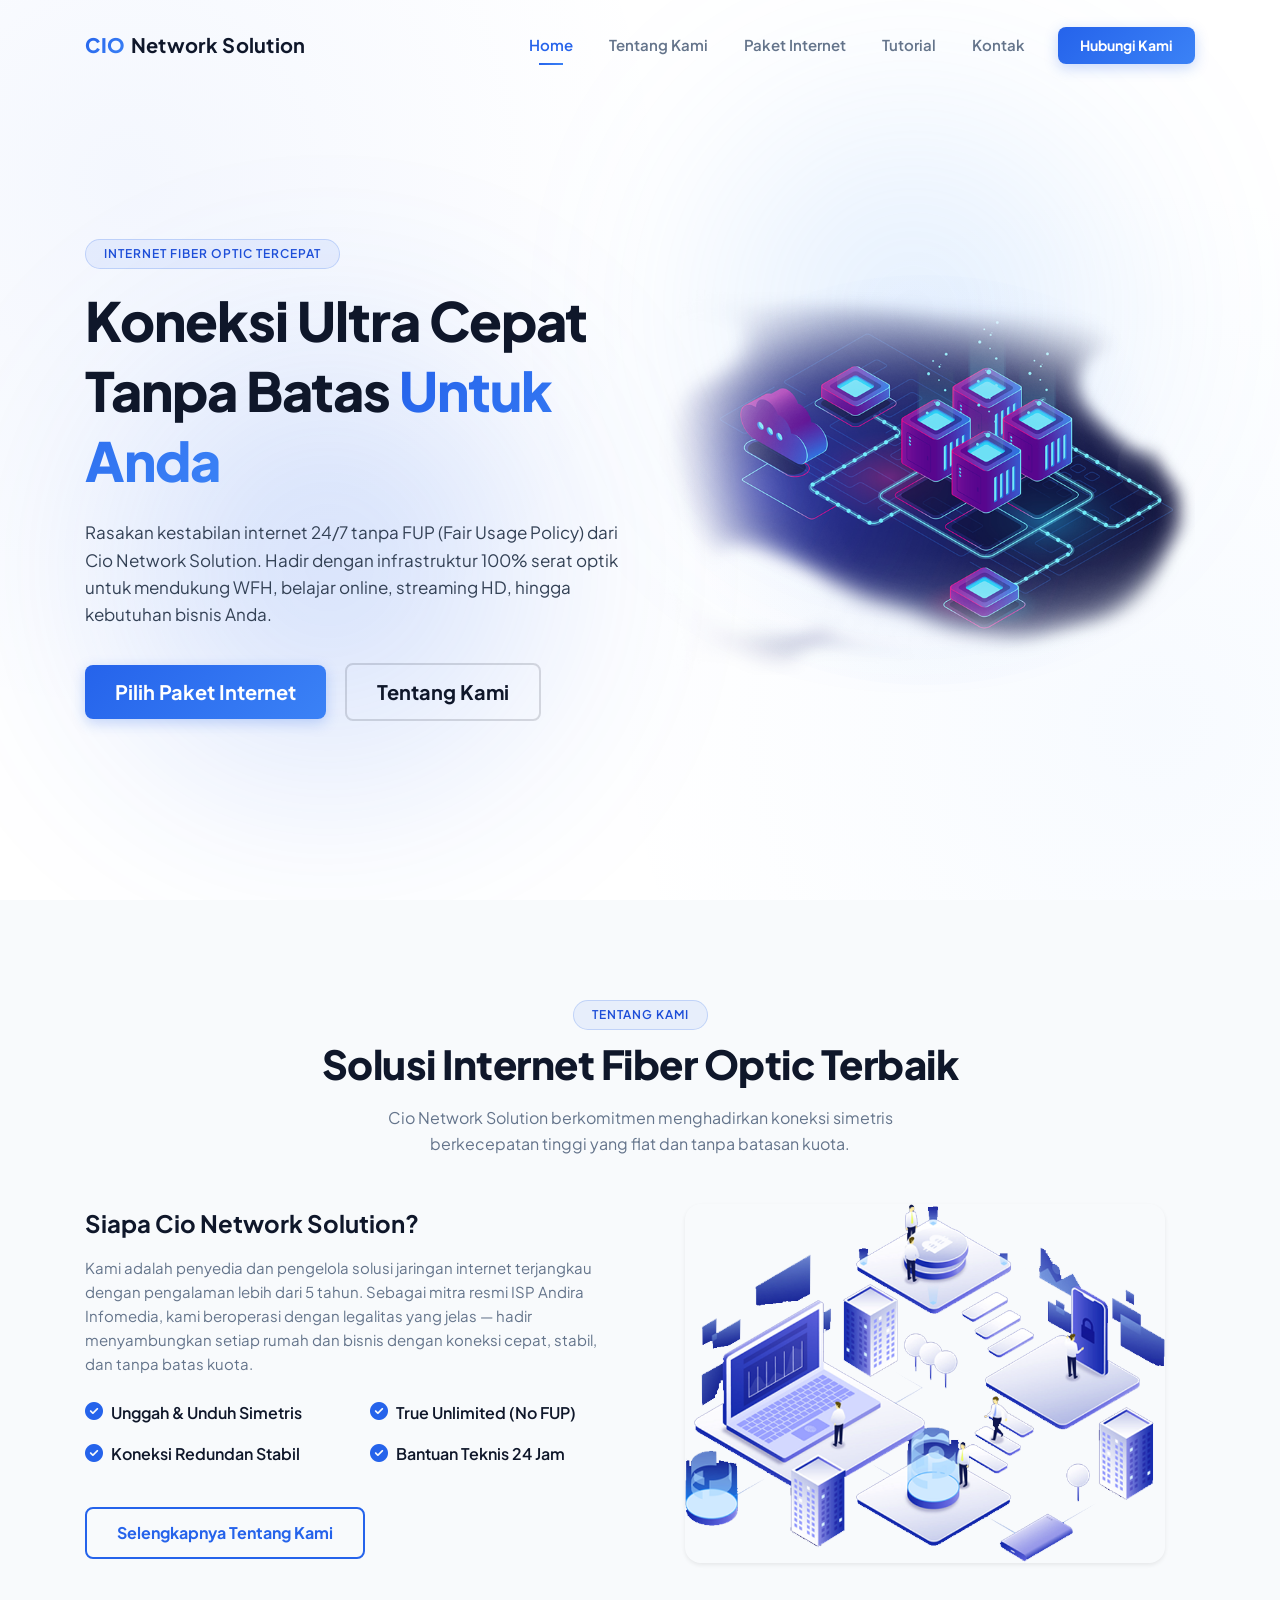
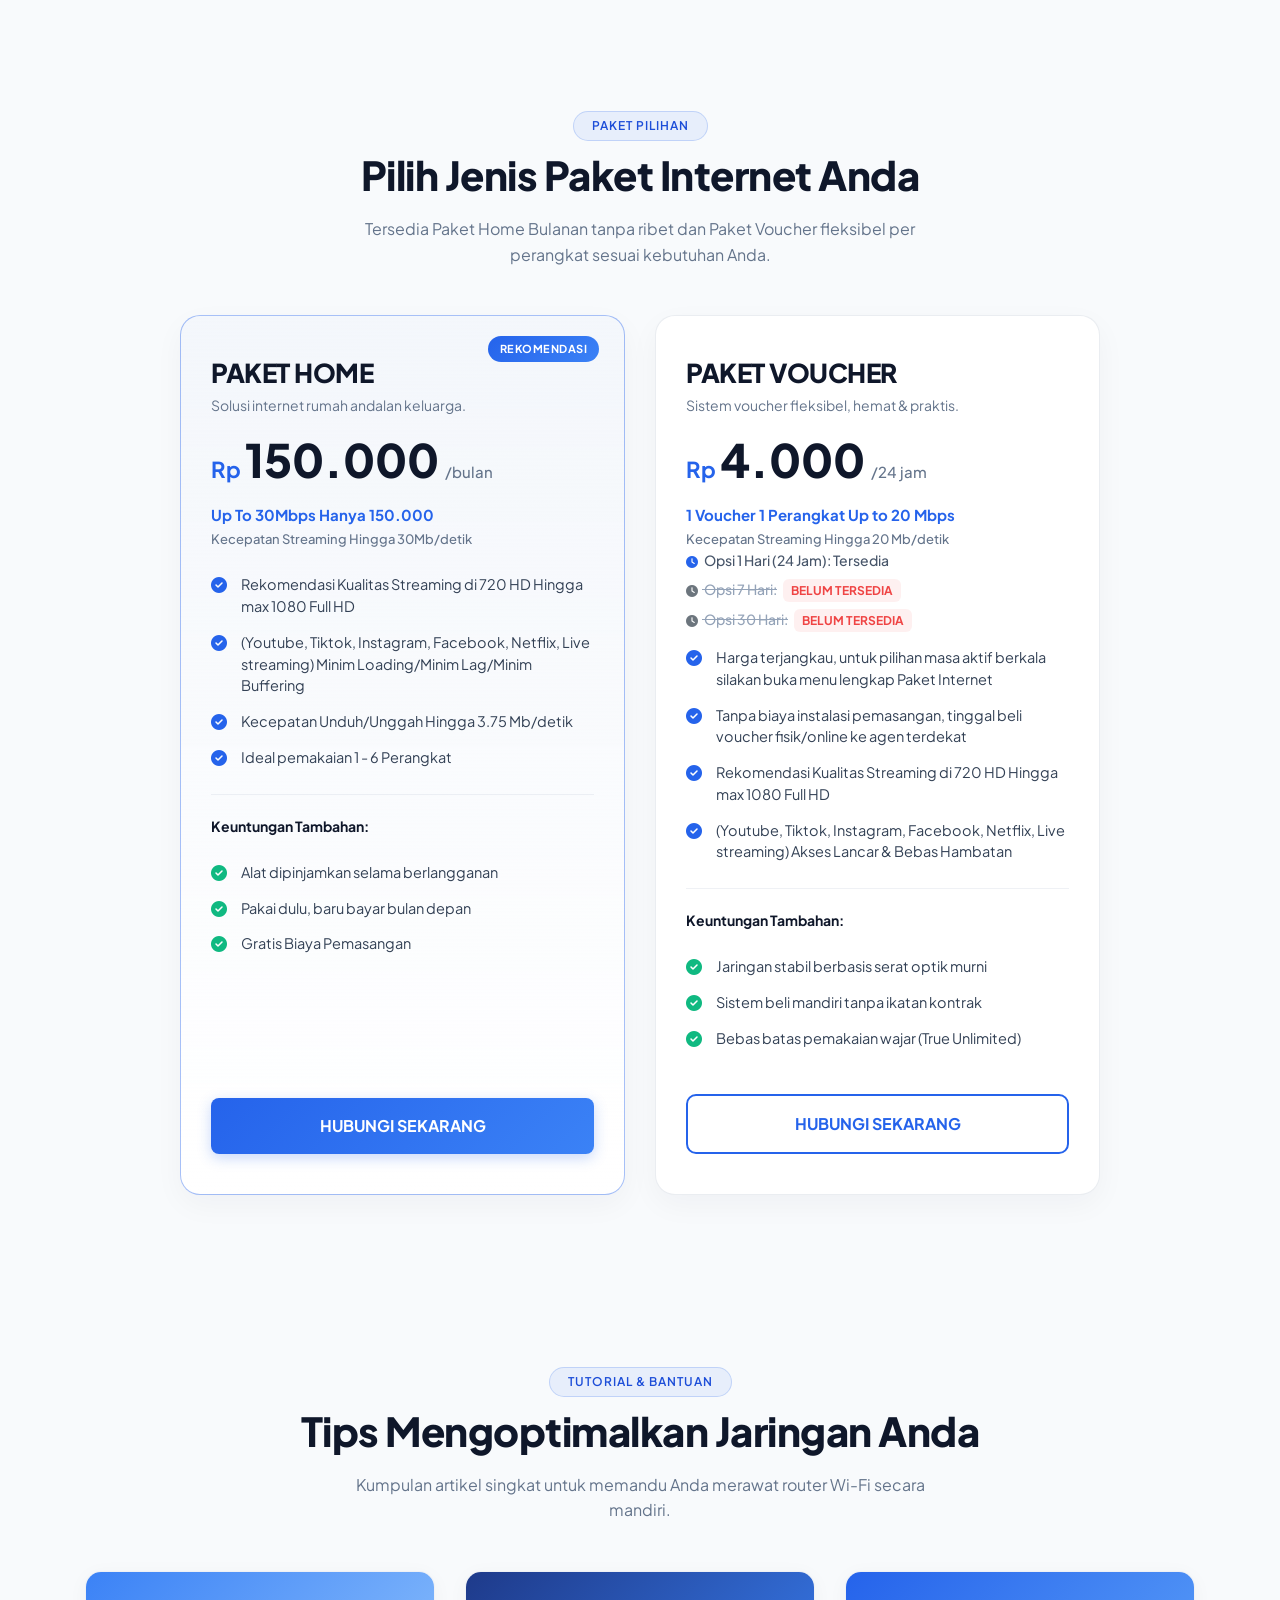
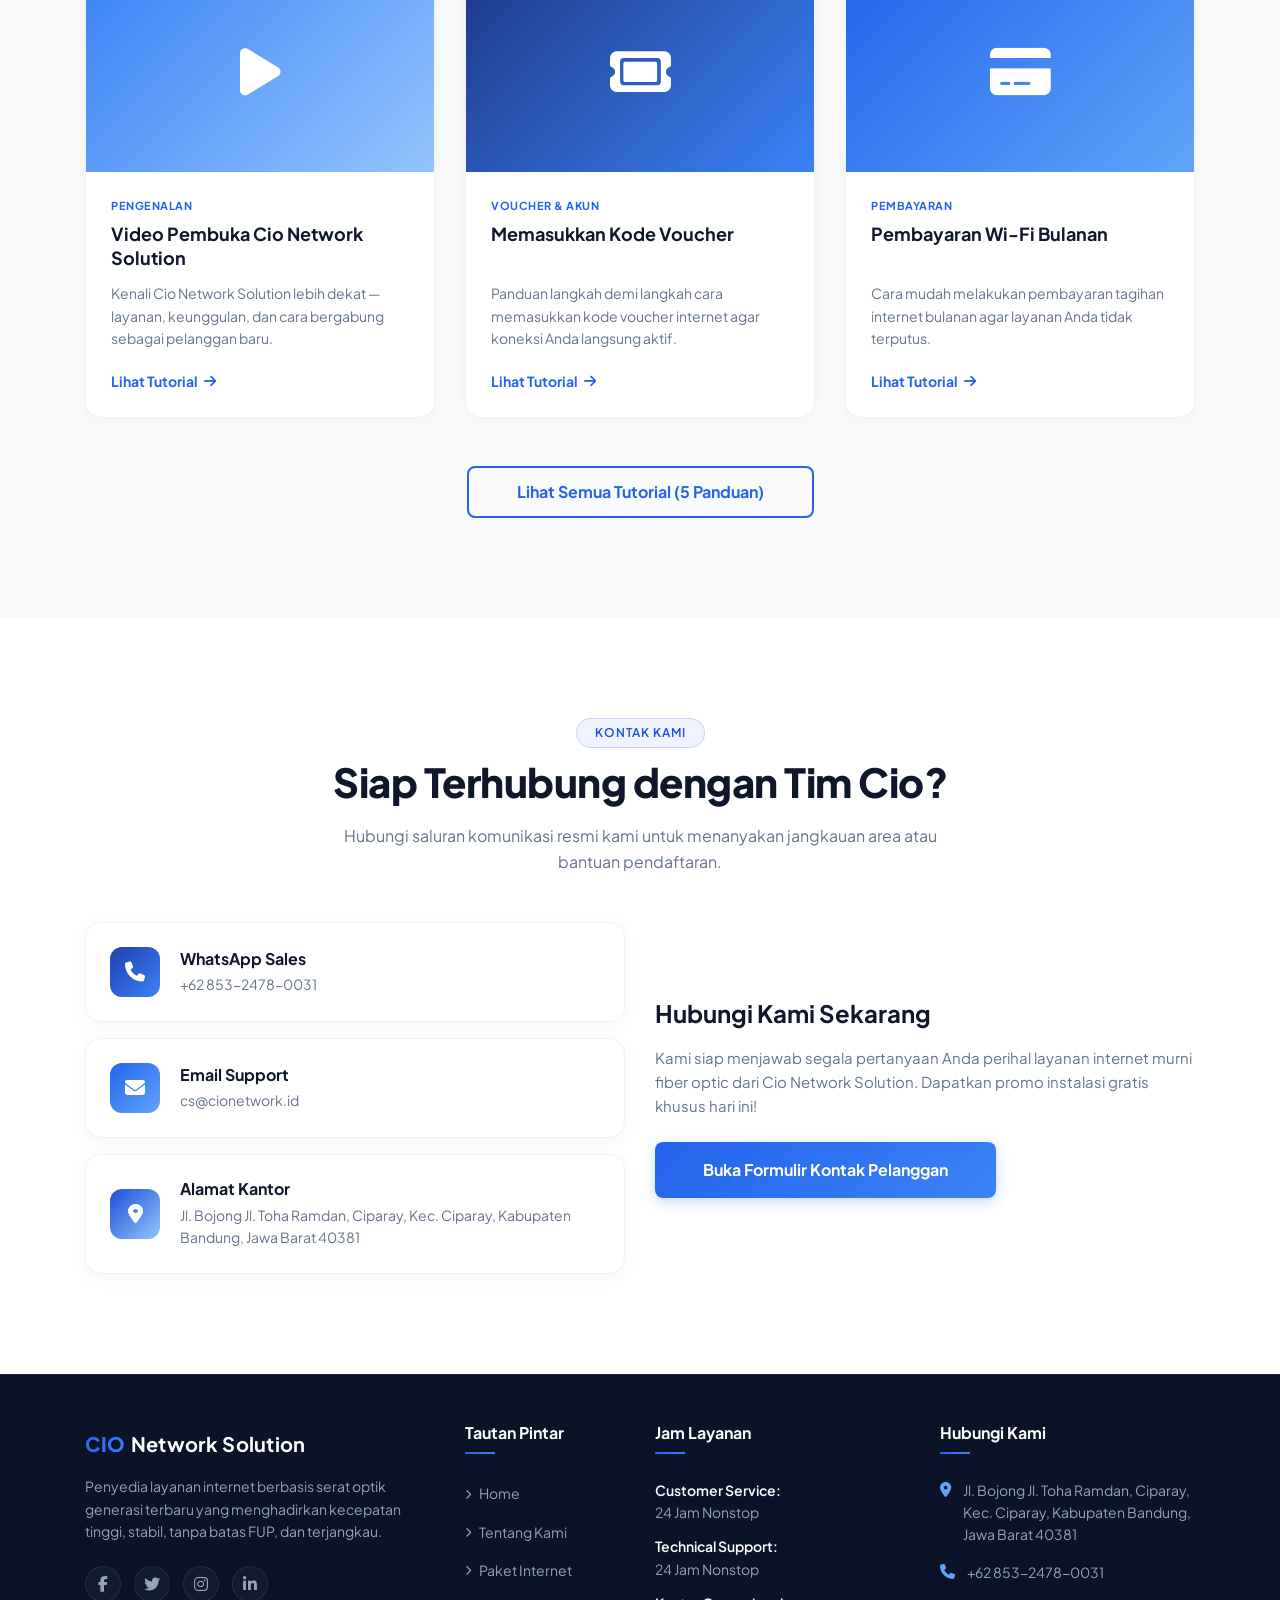
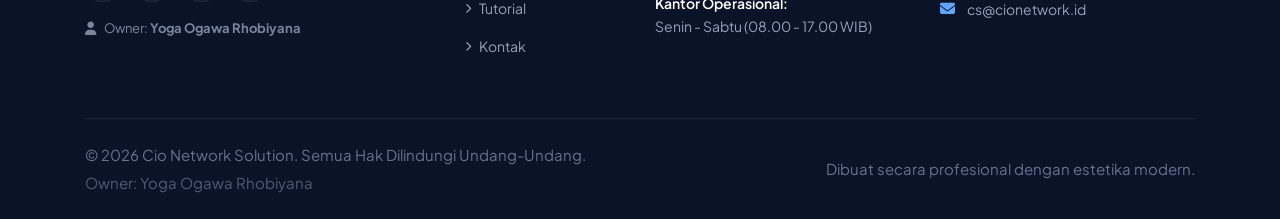
==== commit 1d707ee1: "Push" ====
--- a/index.html
+++ b/index.html
@@ -1,4 +1,4 @@
-<!DOCTYPE html>
+﻿<!DOCTYPE html>
 <html lang="id">
 
 <head>
@@ -111,9 +111,7 @@
          <div class="row align-items-center">
             <div class="col-lg-6 mb-4 mb-lg-0">
                <h3 class="feature-title mb-3" style="font-size: 24px;">Siapa Cio Network Solution?</h3>
-               <p class="mb-4">Kami adalah penyedia layanan internet (ISP) berlisensi resmi yang melayani pemukiman,
-                  perumahan, toko, hingga perkantoran. Jaringan kami menggunakan 100% kabel fiber optic murni, menjamin
-                  internet Anda tetap cepat dan andal di segala kondisi cuaca.</p>
+               <p class="mb-4">Kami adalah penyedia dan pengelola solusi jaringan internet terjangkau dengan pengalaman lebih dari 5 tahun. Sebagai mitra resmi ISP Andira Infomedia, kami beroperasi dengan legalitas yang jelas — hadir menyambungkan setiap rumah dan bisnis dengan koneksi cepat, stabil, dan tanpa batas kuota.</p>
 
                <div class="row mt-4">
                   <div class="col-sm-6 mb-3">
@@ -156,95 +154,97 @@
    </section>
 
    <!-- 2. Paket Internet (Ringkasan) -->
-   <section class="pricing-section layout_padding">
+   <section class="pricing-section py-5 home-paket-section">
       <div class="container">
          <div class="section-header text-center mb-5">
-            <span class="badge badge-indigo mb-2">Paket Internet</span>
-            <h2 class="section-title">Daftar Paket Berlangganan Populer</h2>
-            <p class="section-subtitle mx-auto">Kami menyediakan tarif internet flat tanpa biaya tersembunyi yang
-               disesuaikan dengan aktivitas Anda.</p>
-         </div>
-
-         <div class="row justify-content-center align-items-stretch">
-            <!-- Paket Hemat (5 Mbps) -->
-            <div class="col-md-6 col-lg-4 mb-4">
-               <div class="pricing-card glass-card">
-                  <div class="pricing-header">
-                     <h3 class="plan-name">Paket Hemat</h3>
-                     <p class="plan-desc">Cocok untuk bersosial media & browsing ringan.</p>
-                     <div class="price-wrapper">
+            <span class="badge badge-indigo mb-2">Paket Pilihan</span>
+            <h2 class="section-title">Pilih Jenis Paket Internet Anda</h2>
+            <p class="section-subtitle mx-auto">Tersedia Paket Home Bulanan tanpa ribet dan Paket Voucher fleksibel per perangkat sesuai kebutuhan Anda.</p>
+         </div>
+
+         <div class="row home-grid-container">
+            
+            <div class="col-md-6 col-lg-5 mb-4 d-flex">
+               <div class="home-card-paket featured-style">
+                  <span class="badge-rekomendasi">Rekomendasi</span>
+                  <div>
+                     <h3>PAKET HOME</h3>
+                     <p class="sub-plan">Solusi internet rumah andalan keluarga.</p>
+                     
+                     <div class="home-price-box">
                         <span class="currency">Rp</span>
-                        <span class="price-value">100k</span>
+                        <span class="amount">150.000</span>
                         <span class="period">/bulan</span>
                      </div>
-                  </div>
-                  <div class="pricing-body">
-                     <ul class="plan-features">
-                        <li><i class="fa-solid fa-circle-check text-primary"></i> Kecepatan hingga <b>5 Mbps</b></li>
-                        <li><i class="fa-solid fa-circle-check text-primary"></i> 100% Fiber Optic</li>
-                        <li><i class="fa-solid fa-circle-check text-primary"></i> Kuota Tanpa FUP</li>
+                     
+                     <p class="mt-2 text-primary highlight-text">Up To 30Mbps Hanya 150.000</p>
+                     <p class="sub-highlight">Kecepatan Streaming Hingga 30Mb/detik</p>
+                     
+                     <ul class="home-list-fitur">
+                        <li><i class="fa-solid fa-circle-check text-primary"></i> Rekomendasi Kualitas Streaming di 720 HD Hingga max 1080 Full HD</li>
+                        <li><i class="fa-solid fa-circle-check text-primary"></i> (Youtube, Tiktok, Instagram, Facebook, Netflix, Live streaming) Minim Loading/Minim Lag/Minim Buffering</li>
+                        <li><i class="fa-solid fa-circle-check text-primary"></i> Kecepatan Unduh/Unggah Hingga 3.75 Mb/detik</li>
+                        <li><i class="fa-solid fa-circle-check text-primary"></i> Ideal pemakaian 1 - 6 Perangkat</li>
                      </ul>
-                  </div>
-                  <div class="pricing-footer text-center">
-                     <a href="paket-internet.html" class="btn btn-outline-indigo w-100">Detail Paket</a>
-                  </div>
-               </div>
-            </div>
-
-            <!-- Paket Standar (10 Mbps) -->
-            <div class="col-md-6 col-lg-4 mb-4">
-               <div class="pricing-card glass-card featured">
-                  <span class="card-badge">Paling Populer</span>
-                  <div class="pricing-header">
-                     <h3 class="plan-name">Paket Standar</h3>
-                     <p class="plan-desc font-weight-bold">Pilihan utama untuk aktivitas keluarga & WFH.</p>
-                     <div class="price-wrapper">
+                     
+                     <div class="divider"></div>
+                     
+                     <p class="title-tambahan">Keuntungan Tambahan:</p>
+                     <ul class="home-list-fitur">
+                        <li><i class="fa-solid fa-circle-check text-success"></i> Alat dipinjamkan selama berlangganan</li>
+                        <li><i class="fa-solid fa-circle-check text-success"></i> Pakai dulu, baru bayar bulan depan</li>
+                        <li><i class="fa-solid fa-circle-check text-success"></i> Gratis Biaya Pemasangan</li>
+                     </ul>
+                  </div>
+                  <div class="action-wrapper">
+                     <a href="https://wa.me/6285700180302?text=Halo%20Cio%20Network%20Solution,%20saya%20tertarik%20dengan%20Paket%20Home%20Up%20To%2030Mbps%20Hanya%20150.000." target="_blank" class="btn btn-gradient-glow w-100 py-3">HUBUNGI SEKARANG</a>
+                  </div>
+               </div>
+            </div>
+
+            <div class="col-md-6 col-lg-5 mb-4 d-flex">
+               <div class="home-card-paket">
+                  <div>
+                     <h3>PAKET VOUCHER</h3>
+                     <p class="sub-plan">Sistem voucher fleksibel, hemat & praktis.</p>
+                     
+                     <div class="home-price-box">
                         <span class="currency">Rp</span>
-                        <span class="price-value">150k</span>
-                        <span class="period">/bulan</span>
-                     </div>
-                  </div>
-                  <div class="pricing-body">
-                     <ul class="plan-features">
-                        <li><i class="fa-solid fa-circle-check text-primary"></i> Kecepatan hingga <b>10 Mbps</b></li>
-                        <li><i class="fa-solid fa-circle-check text-primary"></i> 100% Fiber Optic</li>
-                        <li><i class="fa-solid fa-circle-check text-primary"></i> Kuota Tanpa FUP</li>
+                        <span class="amount">4.000</span>
+                        <span class="period">/24 jam</span>
+                     </div>
+                     
+                     <p class="mt-2 text-primary highlight-text">1 Voucher 1 Perangkat Up to 20 Mbps</p>
+                     <p class="sub-highlight">Kecepatan Streaming Hingga 20 Mb/detik</p>
+                     
+                     <div class="home-voucher-durations">
+                        <div class="home-duration-row"><i class="fa-solid fa-clock text-primary mr-1" style="font-size: 12px;"></i> Opsi 1 Hari (24 Jam): Tersedia</div>
+                        <div class="home-duration-row disabled"><i class="fa-solid fa-clock text-muted mr-1" style="font-size: 12px;"></i> Opsi 7 Hari:<span class="label-not-ready">belum tersedia</span></div>
+                        <div class="home-duration-row disabled"><i class="fa-solid fa-clock text-muted mr-1" style="font-size: 12px;"></i> Opsi 30 Hari:<span class="label-not-ready">belum tersedia</span></div>
+                     </div>
+
+                     <ul class="home-list-fitur" style="margin-top: 15px !important;">
+                        <li><i class="fa-solid fa-circle-check text-primary"></i> Harga terjangkau, untuk pilihan masa aktif berkala silakan buka menu lengkap Paket Internet</li>
+                        <li><i class="fa-solid fa-circle-check text-primary"></i> Tanpa biaya instalasi pemasangan, tinggal beli voucher fisik/online ke agen terdekat</li>
+                        <li><i class="fa-solid fa-circle-check text-primary"></i> Rekomendasi Kualitas Streaming di 720 HD Hingga max 1080 Full HD</li>
+                        <li><i class="fa-solid fa-circle-check text-primary"></i> (Youtube, Tiktok, Instagram, Facebook, Netflix, Live streaming) Akses Lancar & Bebas Hambatan</li>
                      </ul>
-                  </div>
-                  <div class="pricing-footer text-center">
-                     <a href="paket-internet.html" class="btn btn-gradient-glow w-100">Detail Paket</a>
-                  </div>
-               </div>
-            </div>
-
-            <!-- Paket Premium (20 Mbps) -->
-            <div class="col-md-6 col-lg-4 mb-4">
-               <div class="pricing-card glass-card">
-                  <div class="pricing-header">
-                     <h3 class="plan-name">Paket Premium</h3>
-                     <p class="plan-desc">Bebas buffering untuk Streaming HD & Gaming.</p>
-                     <div class="price-wrapper">
-                        <span class="currency">Rp</span>
-                        <span class="price-value">250k</span>
-                        <span class="period">/bulan</span>
-                     </div>
-                  </div>
-                  <div class="pricing-body">
-                     <ul class="plan-features">
-                        <li><i class="fa-solid fa-circle-check text-primary"></i> Kecepatan hingga <b>20 Mbps</b></li>
-                        <li><i class="fa-solid fa-circle-check text-primary"></i> 100% Fiber Optic</li>
-                        <li><i class="fa-solid fa-circle-check text-primary"></i> Kuota Tanpa FUP</li>
+                     
+                     <div class="divider"></div>
+                     
+                     <p class="title-tambahan">Keuntungan Tambahan:</p>
+                     <ul class="home-list-fitur">
+                        <li><i class="fa-solid fa-circle-check text-success"></i> Jaringan stabil berbasis serat optik murni</li>
+                        <li><i class="fa-solid fa-circle-check text-success"></i> Sistem beli mandiri tanpa ikatan kontrak</li>
+                        <li><i class="fa-solid fa-circle-check text-success"></i> Bebas batas pemakaian wajar (True Unlimited)</li>
                      </ul>
                   </div>
-                  <div class="pricing-footer text-center">
-                     <a href="paket-internet.html" class="btn btn-outline-indigo w-100">Detail Paket</a>
-                  </div>
-               </div>
-            </div>
-         </div>
-
-         <div class="text-center mt-4">
-            <a href="paket-internet.html" class="btn btn-outline-indigo px-5">Bandingkan Semua Spesifikasi Paket</a>
+                  <div class="action-wrapper">
+                     <a href="https://wa.me/6285700180302?text=Halo%20Cio%20Network%20Solution,%20saya%20tertarik%20dengan%20Paket%20Voucher%20Up%20to%2020%20Mbps." target="_blank" class="btn btn-outline-custom w-100 py-3">HUBUNGI SEKARANG</a>
+                  </div>
+               </div>
+            </div>
+
          </div>
       </div>
    </section>
@@ -262,15 +262,14 @@
             <!-- Tutorial Card 1 -->
             <div class="col-md-4 mb-4 d-flex">
                <div class="tutorial-card glass-card flex-fill">
-                  <div class="tutorial-image bg-gradient-blue-purple">
-                     <i class="fa-solid fa-power-off"></i>
+                  <div class="tutorial-image bg-gradient-pink-orange">
+                     <i class="fa-solid fa-play"></i>
                   </div>
                   <div class="tutorial-content">
-                     <span class="tutorial-category">Wi-Fi & Router</span>
-                     <h3 class="tutorial-title">Restart Modem/Router</h3>
-                     <p class="tutorial-text">Panduan praktis kapan dan bagaimana cara merestart perangkat modem agar
-                        koneksi kembali segar.</p>
-                     <a href="tutorial.html" class="tutorial-link">Baca Selengkapnya <i
+                     <span class="tutorial-category">Pengenalan</span>
+                     <h3 class="tutorial-title">Video Pembuka Cio Network Solution</h3>
+                     <p class="tutorial-text">Kenali Cio Network Solution lebih dekat — layanan, keunggulan, dan cara bergabung sebagai pelanggan baru.</p>
+                     <a href="tutorial.html" class="tutorial-link">Lihat Tutorial <i
                            class="fa-solid fa-arrow-right"></i></a>
                   </div>
                </div>
@@ -279,15 +278,14 @@
             <!-- Tutorial Card 2 -->
             <div class="col-md-4 mb-4 d-flex">
                <div class="tutorial-card glass-card flex-fill">
-                  <div class="tutorial-image bg-gradient-purple-pink">
-                     <i class="fa-solid fa-chart-line"></i>
+                  <div class="tutorial-image bg-gradient-blue-purple">
+                     <i class="fa-solid fa-ticket"></i>
                   </div>
                   <div class="tutorial-content">
-                     <span class="tutorial-category">Pengujian</span>
-                     <h3 class="tutorial-title">Cek Kecepatan Internet</h3>
-                     <p class="tutorial-text">Langkah-langkah melakukan pengetesan kecepatan unggah dan unduh secara
-                        akurat melalui browser Anda.</p>
-                     <a href="tutorial.html" class="tutorial-link">Baca Selengkapnya <i
+                     <span class="tutorial-category">Voucher & Akun</span>
+                     <h3 class="tutorial-title">Memasukkan Kode Voucher</h3>
+                     <p class="tutorial-text">Panduan langkah demi langkah cara memasukkan kode voucher internet agar koneksi Anda langsung aktif.</p>
+                     <a href="tutorial.html" class="tutorial-link">Lihat Tutorial <i
                            class="fa-solid fa-arrow-right"></i></a>
                   </div>
                </div>
@@ -296,15 +294,14 @@
             <!-- Tutorial Card 3 -->
             <div class="col-md-4 mb-4 d-flex">
                <div class="tutorial-card glass-card flex-fill">
-                  <div class="tutorial-image bg-gradient-pink-orange">
-                     <i class="fa-solid fa-wifi"></i>
+                  <div class="tutorial-image bg-gradient-purple-pink">
+                     <i class="fa-solid fa-credit-card"></i>
                   </div>
                   <div class="tutorial-content">
-                     <span class="tutorial-category">Optimalisasi</span>
-                     <h3 class="tutorial-title">Tips Letak Router Terbaik</h3>
-                     <p class="tutorial-text">Cara meletakkan posisi router Wi-Fi di rumah Anda agar sinyal dapat
-                        menjangkau seluruh ruangan dengan merata.</p>
-                     <a href="tutorial.html" class="tutorial-link">Baca Selengkapnya <i
+                     <span class="tutorial-category">Pembayaran</span>
+                     <h3 class="tutorial-title">Pembayaran Wi-Fi Bulanan</h3>
+                     <p class="tutorial-text">Cara mudah melakukan pembayaran tagihan internet bulanan agar layanan Anda tidak terputus.</p>
+                     <a href="tutorial.html" class="tutorial-link">Lihat Tutorial <i
                            class="fa-solid fa-arrow-right"></i></a>
                   </div>
                </div>
@@ -312,7 +309,7 @@
          </div>
 
          <div class="text-center mt-4">
-            <a href="tutorial.html" class="btn btn-outline-indigo px-5">Lihat Semua Tutorial (6 Panduan)</a>
+            <a href="tutorial.html" class="btn btn-outline-indigo px-5">Lihat Semua Tutorial (5 Panduan)</a>
          </div>
       </div>
    </section>
@@ -335,7 +332,7 @@
                   </div>
                   <div class="info-text">
                      <h4>WhatsApp Sales</h4>
-                     <p><a href="https://wa.me/6281234567890" target="_blank">+62 812-3456-7890</a></p>
+                     <p><a href="https://wa.me/6285324780031" target="_blank">+62 853-2478-0031</a></p>
                   </div>
                </div>
                <div class="info-box glass-card mb-3">
@@ -353,7 +350,7 @@
                   </div>
                   <div class="info-text">
                      <h4>Alamat Kantor</h4>
-                     <p>Jl. Raya Utama No. 88, Kembangan, Jakarta Barat</p>
+                     <p>Jl. Bojong Jl. Toha Ramdan, Ciparay, Kec. Ciparay, Kabupaten Bandung, Jawa Barat 40381</p>
                   </div>
                </div>
             </div>
@@ -381,6 +378,7 @@
                   <a href="#"><i class="fa-brands fa-instagram"></i></a>
                   <a href="#"><i class="fa-brands fa-linkedin-in"></i></a>
                </div>
+               <p class="footer-desc mt-3" style="font-size: 13px; opacity: 0.8;"><i class="fa-solid fa-user" style="margin-right: 6px;"></i> Owner: <strong>Yoga Ogawa Rhobiyana</strong></p>
             </div>
             <div class="col-lg-2 col-md-4 mb-4 mb-md-0">
                <h4 class="footer-title">Tautan Pintar</h4>
@@ -403,8 +401,8 @@
             <div class="col-lg-3 col-md-4">
                <h4 class="footer-title">Hubungi Kami</h4>
                <ul class="footer-contact">
-                  <li><i class="fa-solid fa-location-dot"></i> Jl. Raya Utama No. 88, Kembangan, Jakarta Barat</li>
-                  <li><i class="fa-solid fa-phone"></i> +62 812-3456-7890</li>
+                  <li><i class="fa-solid fa-location-dot"></i> Jl. Bojong Jl. Toha Ramdan, Ciparay, Kec. Ciparay, Kabupaten Bandung, Jawa Barat 40381</li>
+                  <li><i class="fa-solid fa-phone"></i> +62 853-2478-0031</li>
                   <li><i class="fa-solid fa-envelope"></i> cs@cionetwork.id</li>
                </ul>
             </div>
@@ -415,6 +413,7 @@
          <div class="row py-4 align-items-center">
             <div class="col-md-6 text-center text-md-left">
                <p class="copyright-text mb-0">&copy; 2026 Cio Network Solution. Semua Hak Dilindungi Undang-Undang.</p>
+               <p class="copyright-text mb-0" style="margin-top: 4px; opacity: 0.75;">Owner: Yoga Ogawa Rhobiyana</p>
             </div>
             <div class="col-md-6 text-center text-md-right mt-3 mt-md-0">
                <p class="theme-author mb-0">Dibuat secara profesional dengan estetika modern.</p>
--- a/css/style.css
+++ b/css/style.css
@@ -1176,4 +1176,371 @@
    .theme-author {
       font-size: 13px;
    }
-}+}
+
+/* CSS Terisolasi Halaman Beranda */
+.home-paket-section {
+   background-color: var(--bg-secondary) !important;
+}
+.home-grid-container {
+   display: flex;
+   justify-content: center;
+   align-items: stretch;
+}
+.home-card-paket {
+   background: #ffffff !important;
+   border: 1px solid rgba(148, 163, 184, 0.2) !important;
+   border-radius: 20px !important;
+   padding: 40px 30px !important;
+   box-shadow: 0 10px 30px rgba(15, 23, 42, 0.04) !important;
+   position: relative;
+   overflow: hidden;
+   width: 100%;
+   text-align: left !important;
+   display: flex;
+   flex-direction: column;
+   justify-content: space-between;
+}
+.home-card-paket:hover {
+   border-color: var(--accent-blue) !important;
+   box-shadow: 0 20px 40px rgba(37, 99, 235, 0.08) !important;
+   transform: translateY(-5px);
+   transition: all 0.3s ease-in-out;
+}
+.home-card-paket.featured-style {
+   border-color: rgba(37, 99, 235, 0.4) !important;
+   background: linear-gradient(180deg, rgba(37, 99, 235, 0.02) 0%, #ffffff 100%) !important;
+}
+.home-card-paket .badge-rekomendasi {
+   position: absolute;
+   top: 20px;
+   right: 25px;
+   background: var(--gradient-primary);
+   color: #ffffff;
+   font-size: 11px;
+   font-weight: 700;
+   padding: 4px 12px;
+   border-radius: 30px;
+   text-transform: uppercase;
+   letter-spacing: 0.5px;
+}
+.home-card-paket h3 {
+   font-size: 26px;
+   font-weight: 800;
+   color: #0f172a !important;
+   margin-bottom: 4px;
+   text-align: left !important;
+   letter-spacing: -0.5px;
+}
+.home-card-paket .sub-plan {
+   color: #64748b !important;
+   font-size: 14px;
+   margin-bottom: 20px;
+   text-align: left !important;
+}
+.home-price-box {
+   display: flex;
+   align-items: baseline;
+   margin-bottom: 15px;
+   text-align: left !important;
+   justify-content: flex-start;
+}
+.home-price-box .currency {
+   font-size: 22px;
+   font-weight: 700;
+   color: var(--accent-blue);
+   margin-right: 4px;
+}
+.home-price-box .amount {
+   font-size: 46px;
+   font-weight: 800;
+   color: #0f172a;
+   line-height: 1;
+}
+.home-price-box .period {
+   font-size: 15px;
+   color: #64748b;
+   margin-left: 6px;
+   font-weight: 500;
+}
+.home-card-paket .highlight-text {
+   font-weight: 700;
+   font-size: 15px;
+   margin-bottom: 2px;
+   text-align: left !important;
+}
+.home-card-paket .sub-highlight {
+   color: #64748b;
+   font-size: 13px;
+   font-weight: 500;
+   margin-bottom: 0;
+   text-align: left !important;
+}
+
+.home-voucher-durations {
+   margin-bottom: 15px;
+}
+.home-duration-row {
+   font-size: 14px;
+   color: #475569;
+   margin-bottom: 6px;
+   font-weight: 500;
+   text-align: left !important;
+}
+.home-duration-row.disabled {
+   text-decoration: line-through;
+   color: #94a3b8;
+}
+.home-duration-row .label-not-ready {
+   color: #ef4444;
+   font-weight: 700;
+   font-size: 12px;
+   background: rgba(239, 68, 68, 0.08);
+   padding: 2px 8px;
+   border-radius: 6px;
+   margin-left: 6px;
+   text-transform: uppercase;
+   display: inline-block;
+}
+
+.home-list-fitur {
+   list-style: none !important;
+   padding: 0 !important;
+   margin: 25px 0 0 0 !important;
+   text-align: left !important;
+}
+.home-list-fitur li {
+   position: relative !important;
+   padding-left: 30px !important;
+   margin-bottom: 14px !important;
+   font-size: 14.5px !important;
+   line-height: 1.5 !important;
+   color: #334155 !important;
+   text-align: left !important;
+}
+.home-list-fitur li i {
+   position: absolute !important;
+   left: 0 !important;
+   top: 3px !important;
+   font-size: 16px !important;
+}
+.home-card-paket .divider {
+   border-top: 1px solid rgba(148, 163, 184, 0.15);
+   margin: 25px 0 20px 0;
+}
+.home-card-paket .title-tambahan {
+   font-weight: 700;
+   color: #0f172a;
+   font-size: 14px;
+   margin-bottom: 10px;
+   text-align: left !important;
+}
+.home-card-paket .action-wrapper {
+   margin-top: 30px;
+   width: 100%;
+}
+.home-card-paket .btn-outline-custom {
+   border: 2px solid var(--accent-blue);
+   color: var(--accent-blue);
+   font-weight: 700;
+   background: transparent;
+   border-radius: 10px;
+}
+
+/* CSS Terisolasi - Menjamin Rata Kiri & Simetris */
+.custom-paket-wrapper {
+   padding: 160px 0 60px 0;
+   background: radial-gradient(circle at 90% 10%, rgba(37, 99, 235, 0.04) 0%, transparent 40%);
+}
+
+.paket-page-section {
+   padding: 60px 0;
+   background: #ffffff;
+}
+
+.paket-page-section-alt {
+   padding: 80px 0;
+   background-color: var(--bg-secondary) !important;
+   border-top: 1px solid var(--border-card);
+}
+
+.custom-pricing-card {
+   background: #ffffff !important;
+   border: 1px solid rgba(148, 163, 184, 0.2) !important;
+   border-radius: 20px !important;
+   padding: 40px 30px !important;
+   box-shadow: 0 10px 30px rgba(15, 23, 42, 0.04) !important;
+   transition: all 0.3s ease-in-out !important;
+   position: relative;
+   overflow: hidden;
+   width: 100%;
+   display: flex;
+   flex-direction: column;
+   justify-content: space-between;
+   text-align: left !important;
+}
+
+.custom-pricing-card:hover {
+   border-color: var(--accent-blue) !important;
+   box-shadow: 0 20px 40px rgba(37, 99, 235, 0.08) !important;
+   transform: translateY(-5px);
+}
+
+.custom-pricing-card.featured-style {
+   border-color: rgba(37, 99, 235, 0.4) !important;
+   background: linear-gradient(180deg, rgba(37, 99, 235, 0.02) 0%, #ffffff 100%) !important;
+}
+
+.custom-pricing-card .badge-top {
+   position: absolute;
+   top: 20px;
+   right: 25px;
+   background: var(--gradient-primary);
+   color: #ffffff;
+   font-size: 11px;
+   font-weight: 700;
+   padding: 4px 12px;
+   border-radius: 30px;
+   text-transform: uppercase;
+}
+
+.card-title-head {
+   font-size: 26px;
+   font-weight: 800;
+   color: #0f172a !important;
+   margin-bottom: 4px;
+   text-align: left !important;
+}
+
+.card-sub-head {
+   color: #64748b !important;
+   font-size: 14px;
+   margin-bottom: 20px;
+   text-align: left !important;
+}
+
+.price-box-layout {
+   display: flex;
+   align-items: baseline;
+   margin-bottom: 15px;
+   text-align: left !important;
+}
+
+.price-box-layout .currency-symbol {
+   font-size: 22px;
+   font-weight: 700;
+   color: var(--accent-blue);
+   margin-right: 4px;
+}
+
+.price-box-layout .amount-value {
+   font-size: 46px;
+   font-weight: 800;
+   color: #0f172a;
+   line-height: 1;
+}
+
+.price-box-layout .per-period {
+   font-size: 15px;
+   color: #64748b;
+   margin-left: 6px;
+   font-weight: 500;
+}
+
+.voucher-duration-list {
+   margin-bottom: 15px;
+}
+.voucher-duration-item {
+   font-size: 14px;
+   color: #475569;
+   margin-bottom: 6px;
+   font-weight: 500;
+   text-align: left !important;
+}
+.voucher-duration-item .status-unavailable {
+   color: #ef4444;
+   font-weight: 700;
+   font-size: 12px;
+   background: rgba(239, 68, 68, 0.08);
+   padding: 2px 8px;
+   border-radius: 6px;
+   margin-left: 6px;
+   text-transform: uppercase;
+   display: inline-block;
+}
+.voucher-duration-item.crossed {
+   text-decoration: line-through;
+   color: #94a3b8;
+}
+
+.feature-list-clean {
+   list-style: none !important;
+   padding: 0 !important;
+   margin: 25px 0 0 0 !important;
+   text-align: left !important;
+}
+
+.feature-list-clean li {
+   position: relative !important;
+   padding-left: 30px !important;
+   margin-bottom: 14px !important;
+   font-size: 14.5px !important;
+   line-height: 1.5 !important;
+   color: #334155 !important;
+   text-align: left !important;
+}
+
+.feature-list-clean li i {
+   position: absolute !important;
+   left: 0 !important;
+   top: 3px !important;
+   font-size: 16px !important;
+   display: inline-block !important;
+}
+
+.divider-line {
+   border-top: 1px solid rgba(148, 163, 184, 0.15);
+   margin: 25px 0 20px 0;
+}
+
+.comparison-clean-card {
+   background: #ffffff;
+   border: 1px solid rgba(148, 163, 184, 0.15);
+   border-radius: 20px;
+   padding: 35px 30px;
+   height: 100%;
+   box-shadow: 0 10px 30px rgba(15, 23, 42, 0.02);
+   text-align: left !important;
+}
+
+.box-info-wrapper {
+   background: #f8fafc;
+   border: 1px solid rgba(148, 163, 184, 0.1);
+   border-radius: 12px;
+   padding: 20px;
+   margin-bottom: 20px;
+}
+
+.box-info-wrapper:last-child {
+   margin-bottom: 0;
+}
+
+.indicator-title {
+   font-weight: 700;
+   font-size: 15px;
+   margin-bottom: 12px;
+   padding-left: 10px;
+   text-align: left !important;
+}
+
+.indicator-title.pos { border-left: 3px solid #10b981; color: #0f172a; }
+.indicator-title.neg { border-left: 3px solid #ef4444; color: #0f172a; }
+
+.btn-holder-card {
+   margin-top: 30px;
+   width: 100%;
+}
+
+.text-success { color: #10b981 !important; }
+.text-primary { color: #2563eb !important; }
+.text-danger { color: #ef4444 !important; }
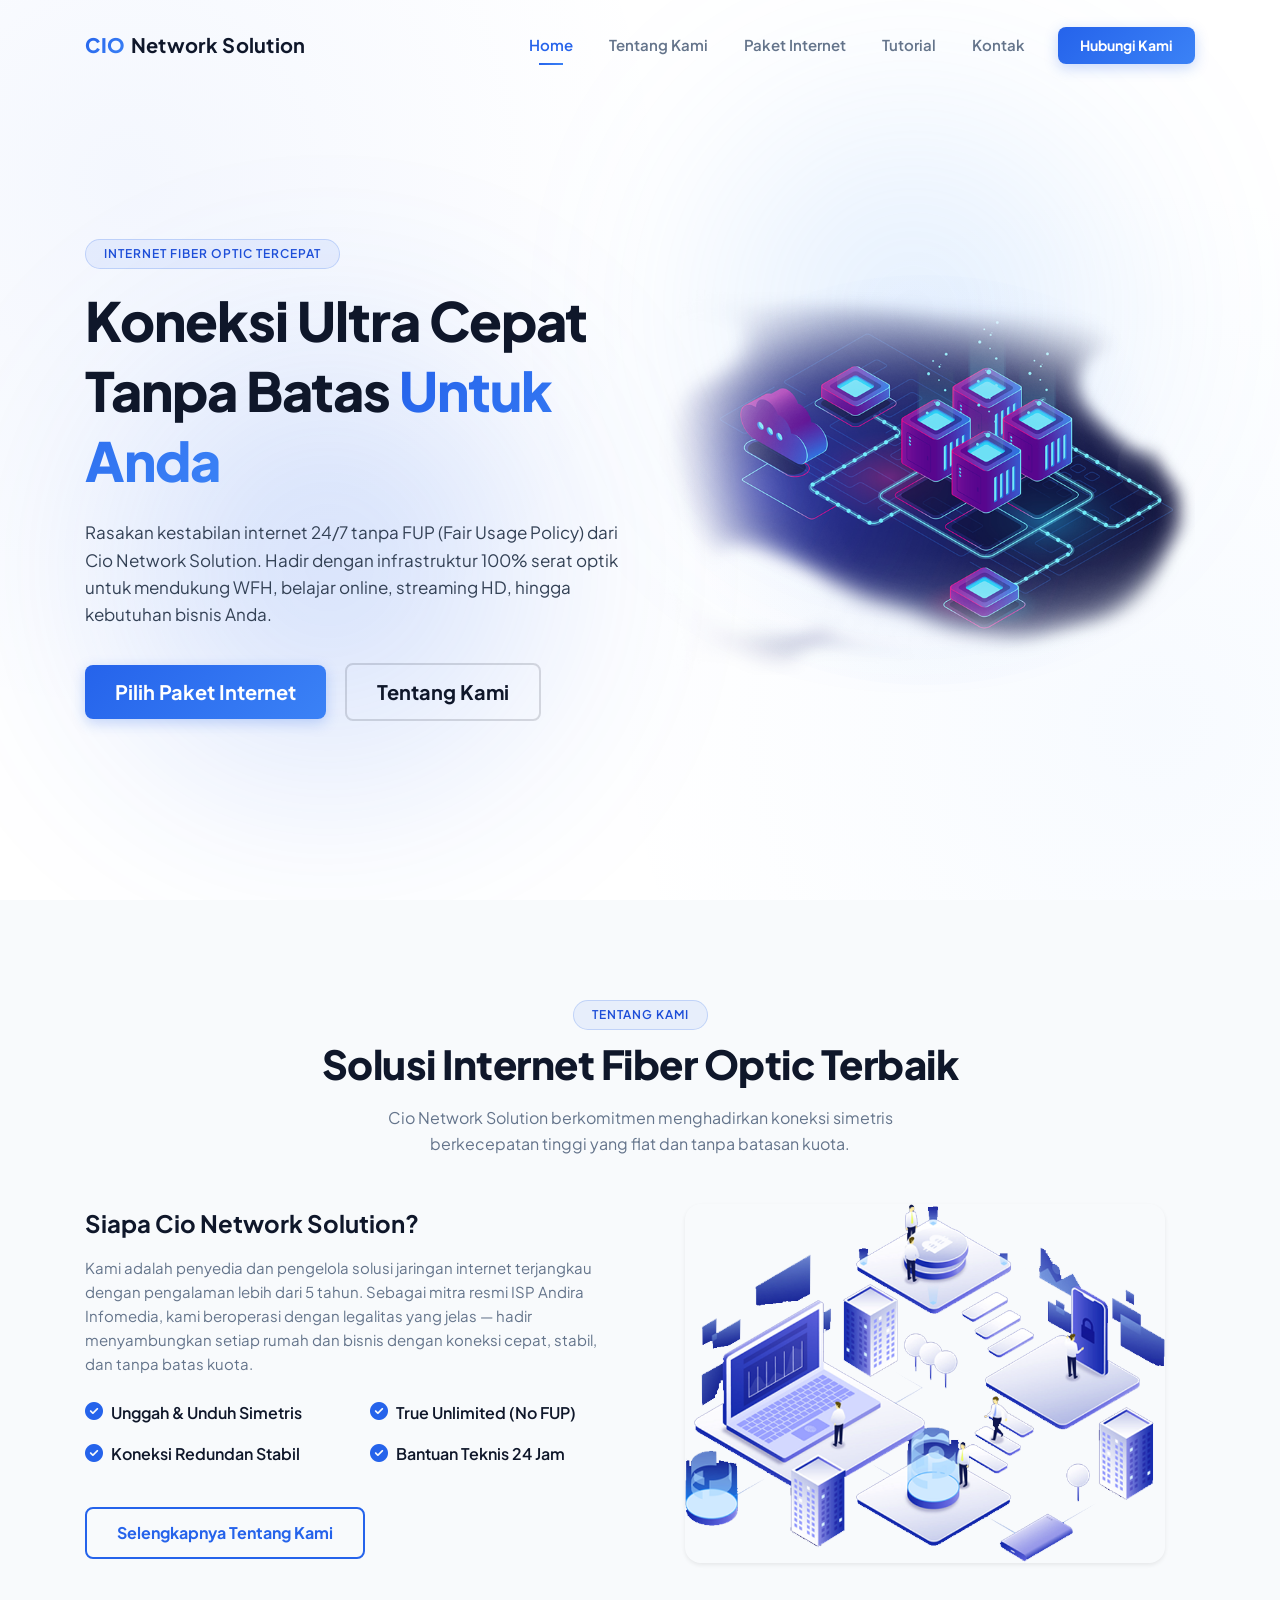
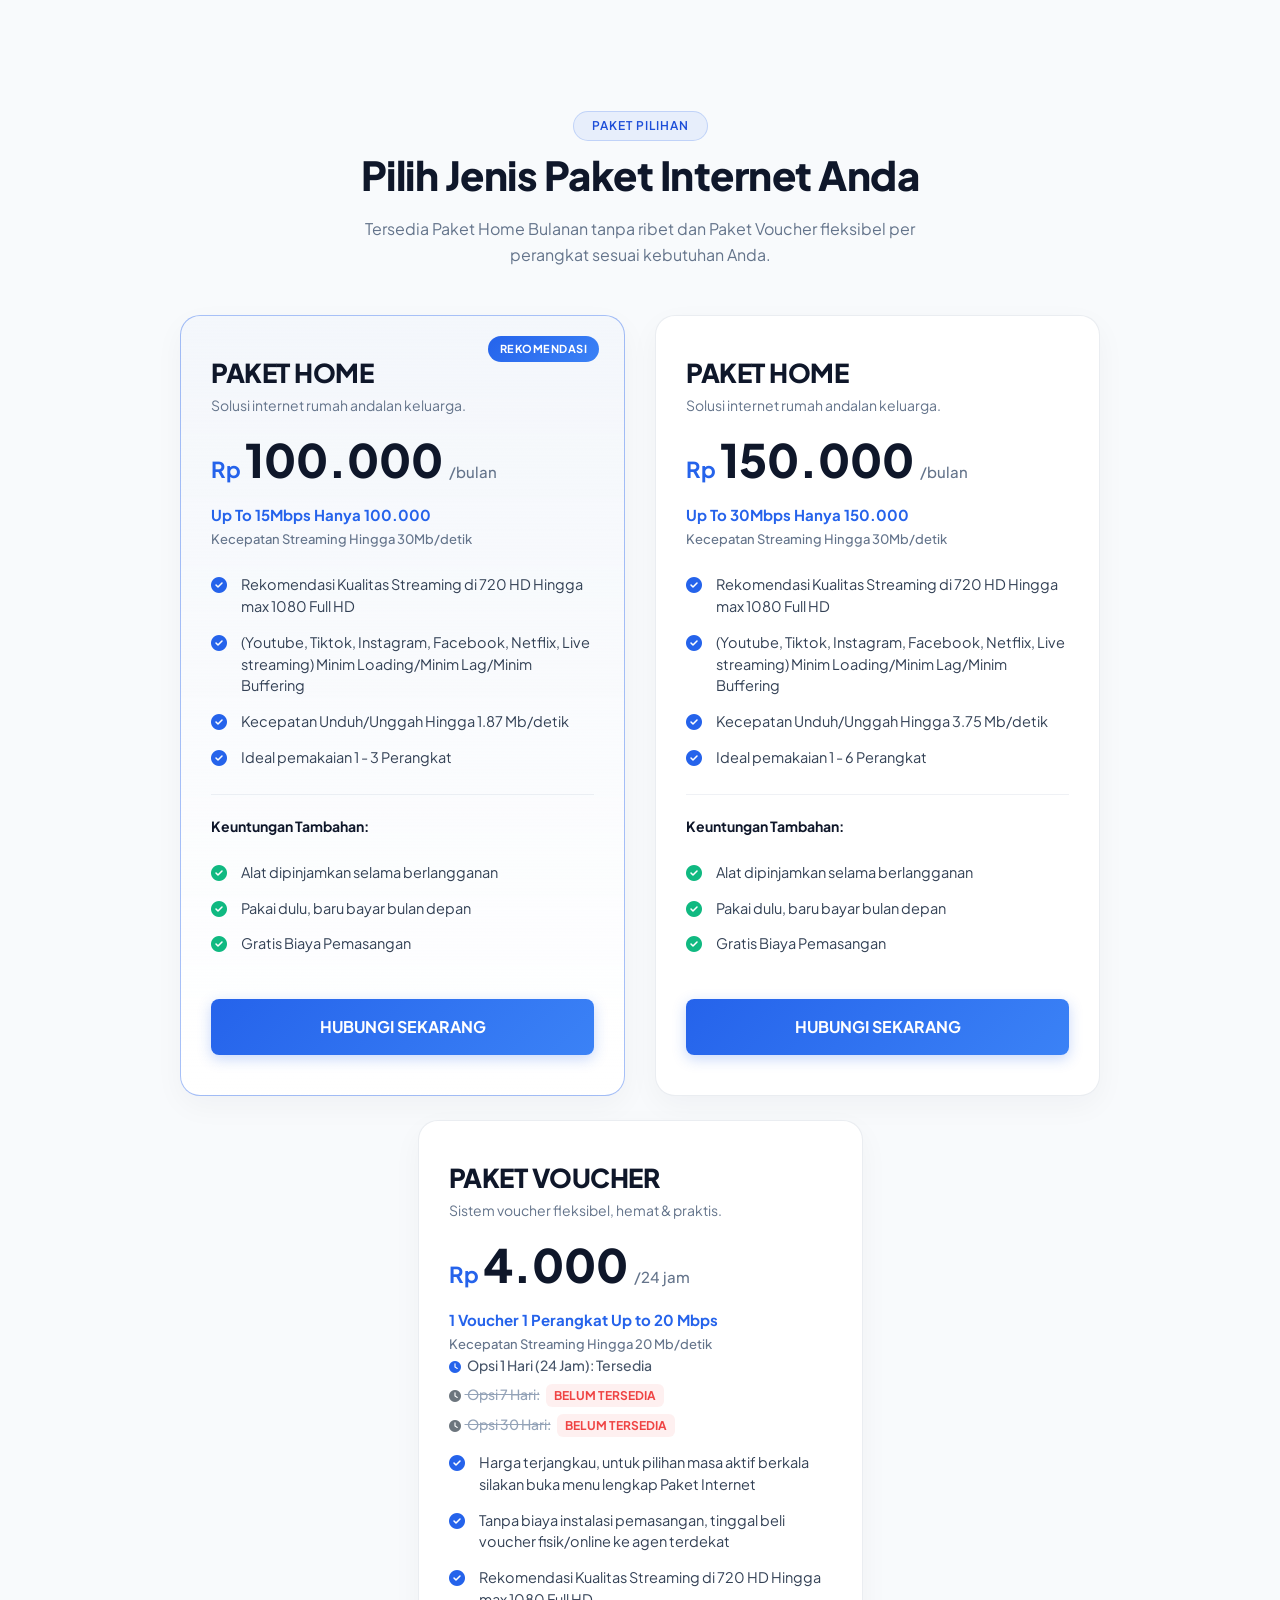
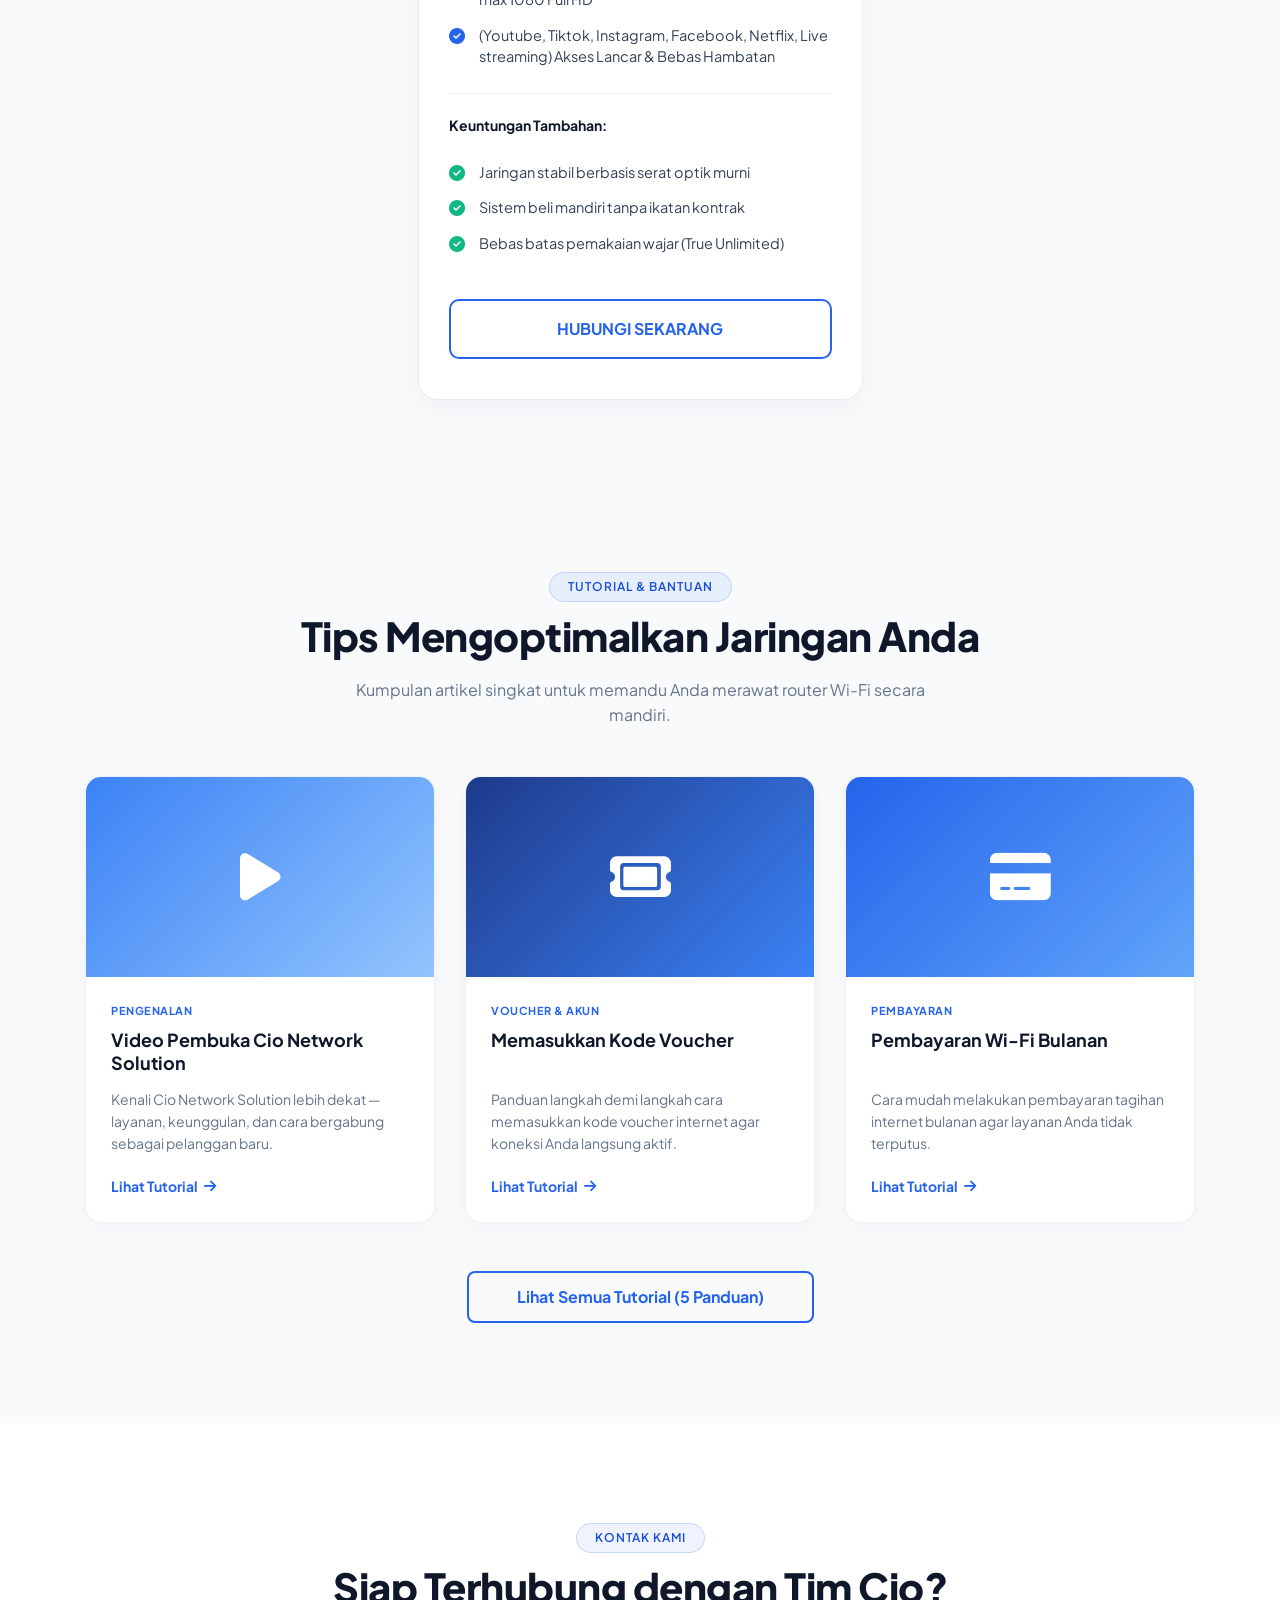
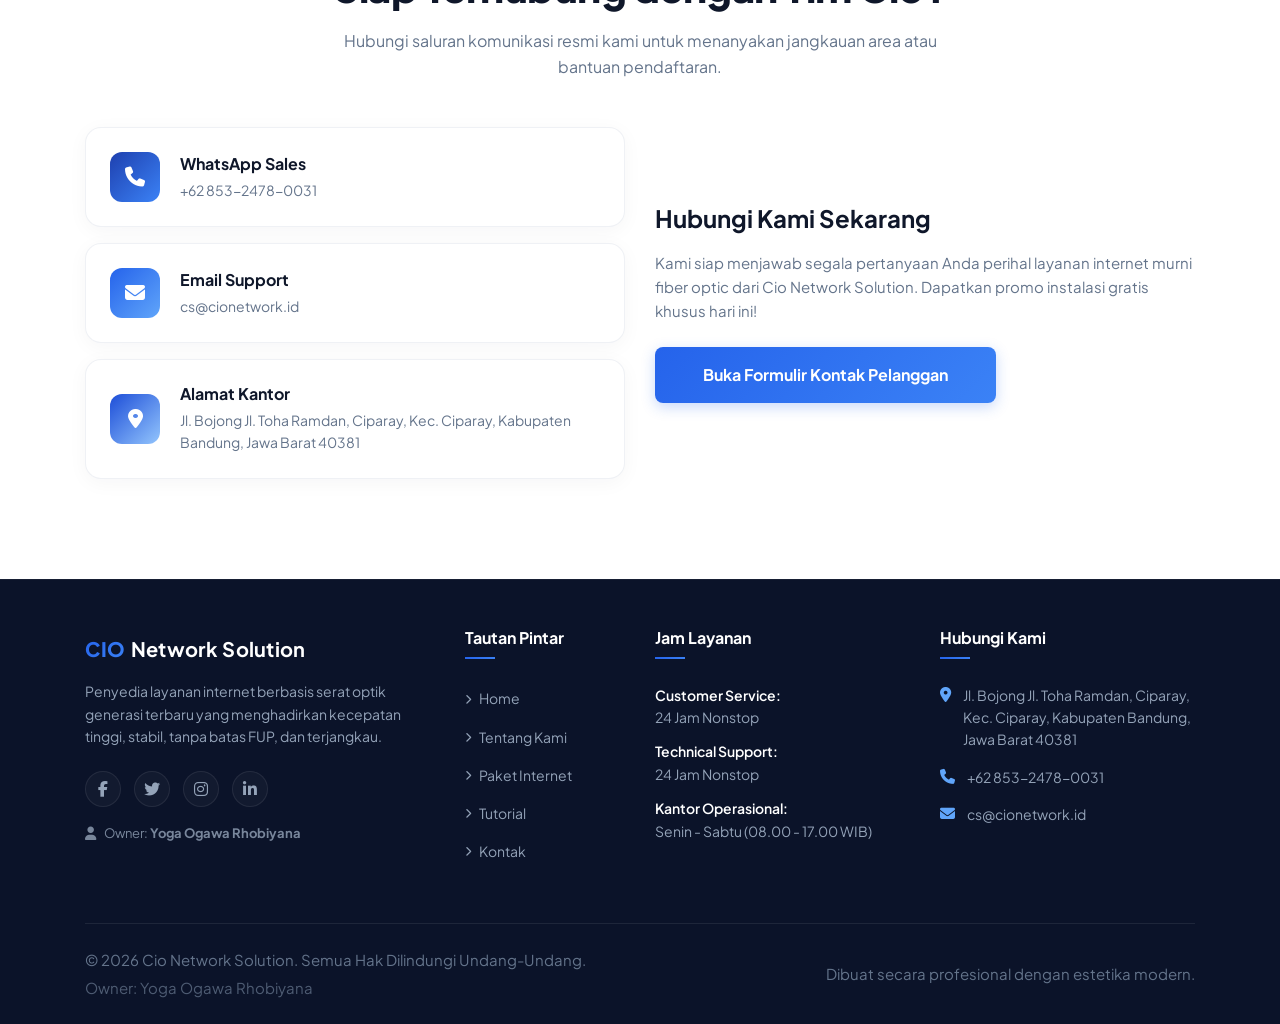
==== commit 53d00f42: "Update" ====
--- a/index.html
+++ b/index.html
@@ -63,7 +63,7 @@
                </li>
             </ul>
             <div class="nav-cta">
-               <a href="kontak.html" class="btn btn-gradient-glow nav-btn">Hubungi Kami</a>
+               <a href="https://wa.me/6285324780031" class="btn btn-gradient-glow nav-btn">Hubungi Kami</a>
             </div>
          </div>
       </div>
@@ -173,6 +173,43 @@
                      
                      <div class="home-price-box">
                         <span class="currency">Rp</span>
+                        <span class="amount">100.000</span>
+                        <span class="period">/bulan</span>
+                     </div>
+                     
+                     <p class="mt-2 text-primary highlight-text">Up To 15Mbps Hanya 100.000</p>
+                     <p class="sub-highlight">Kecepatan Streaming Hingga 30Mb/detik</p>
+                     
+                     <ul class="home-list-fitur">
+                        <li><i class="fa-solid fa-circle-check text-primary"></i> Rekomendasi Kualitas Streaming di 720 HD Hingga max 1080 Full HD</li>
+                        <li><i class="fa-solid fa-circle-check text-primary"></i> (Youtube, Tiktok, Instagram, Facebook, Netflix, Live streaming) Minim Loading/Minim Lag/Minim Buffering</li>
+                        <li><i class="fa-solid fa-circle-check text-primary"></i> Kecepatan Unduh/Unggah Hingga 1.87 Mb/detik</li>
+                        <li><i class="fa-solid fa-circle-check text-primary"></i> Ideal pemakaian 1 - 3 Perangkat</li>
+                     </ul>
+                     
+                     <div class="divider"></div>
+                     
+                     <p class="title-tambahan">Keuntungan Tambahan:</p>
+                     <ul class="home-list-fitur">
+                        <li><i class="fa-solid fa-circle-check text-success"></i> Alat dipinjamkan selama berlangganan</li>
+                        <li><i class="fa-solid fa-circle-check text-success"></i> Pakai dulu, baru bayar bulan depan</li>
+                        <li><i class="fa-solid fa-circle-check text-success"></i> Gratis Biaya Pemasangan</li>
+                     </ul>
+                  </div>
+                  <div class="action-wrapper">
+                     <a href="https://wa.me/6285700180302?text=Halo%20Cio%20Network%20Solution,%20saya%20tertarik%20dengan%20Paket%20Home%20Up%20To%2030Mbps%20Hanya%20150.000." target="_blank" class="btn btn-gradient-glow w-100 py-3">HUBUNGI SEKARANG</a>
+                  </div>
+               </div>
+            </div>
+
+            <div class="col-md-6 col-lg-5 mb-4 d-flex">
+               <div class="home-card-paket">
+                  <div>
+                     <h3>PAKET HOME</h3>
+                     <p class="sub-plan">Solusi internet rumah andalan keluarga.</p>
+                     
+                     <div class="home-price-box">
+                        <span class="currency">Rp</span>
                         <span class="amount">150.000</span>
                         <span class="period">/bulan</span>
                      </div>
